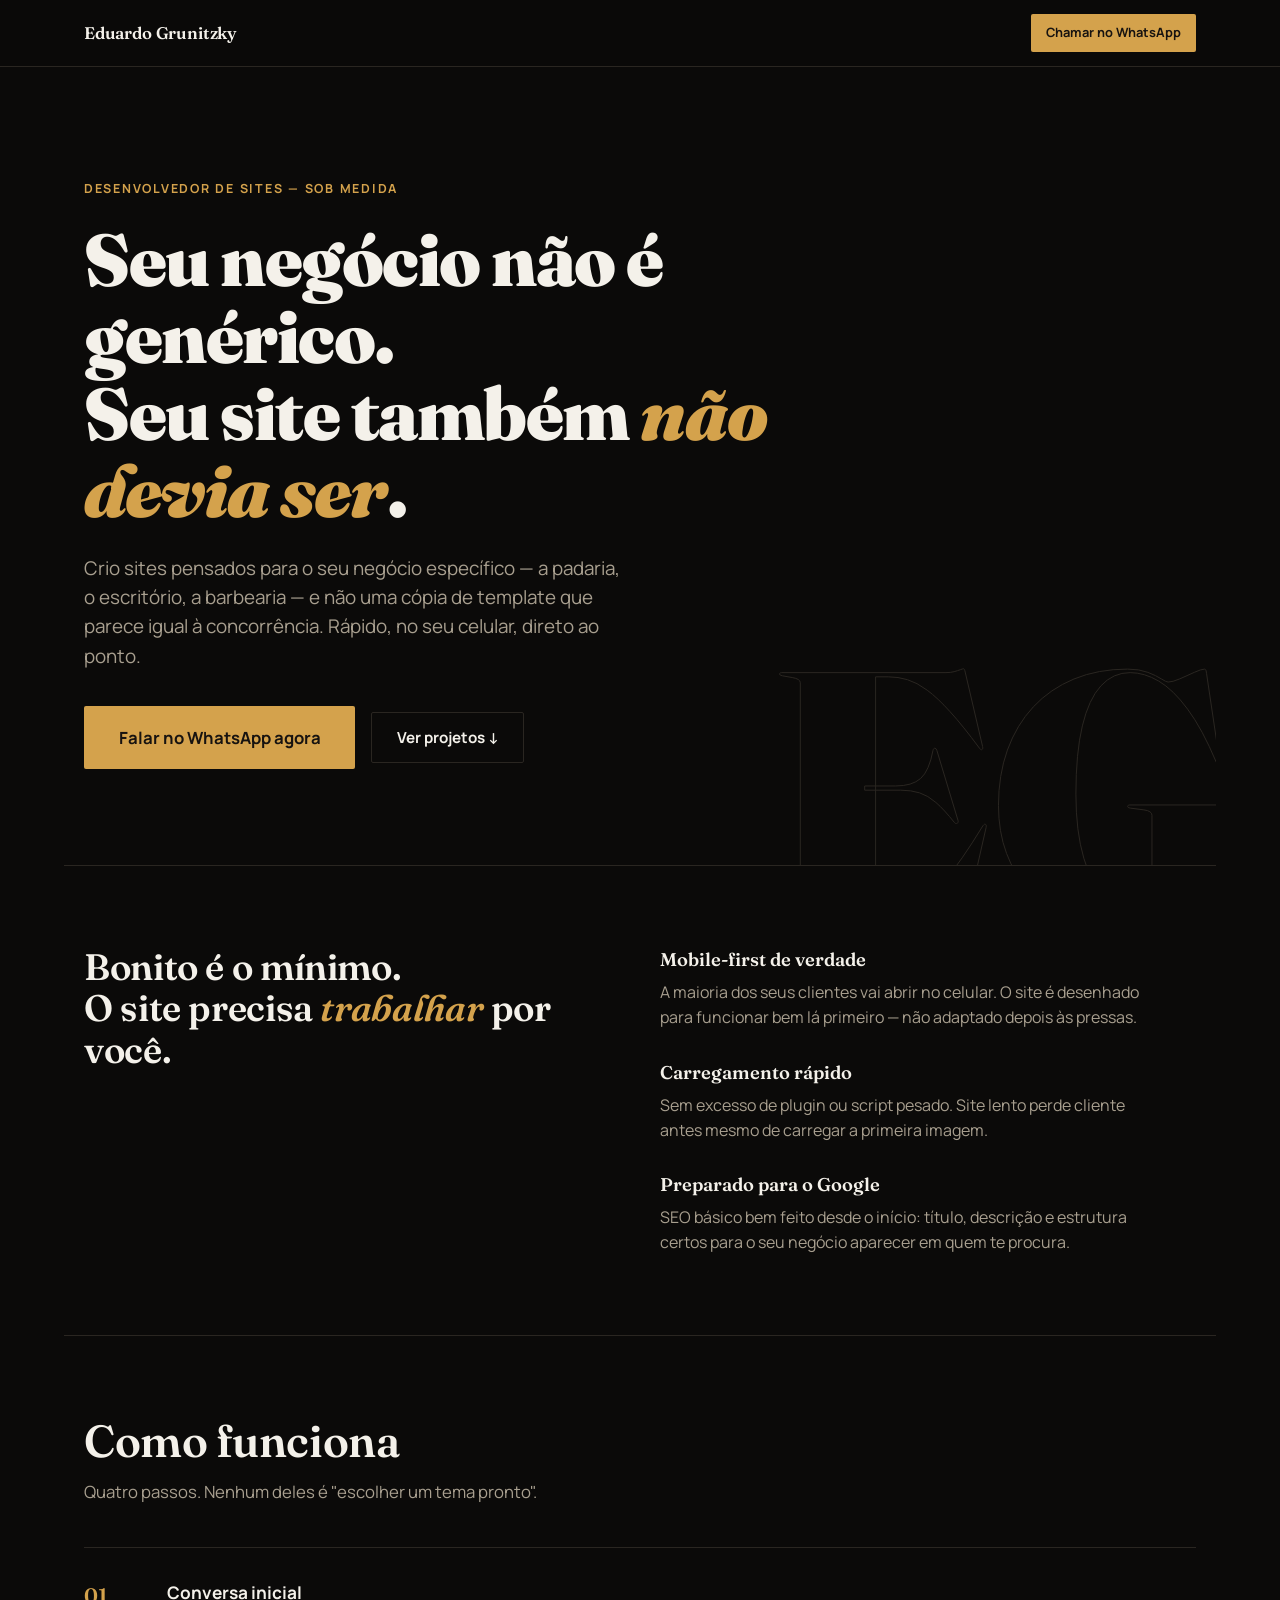
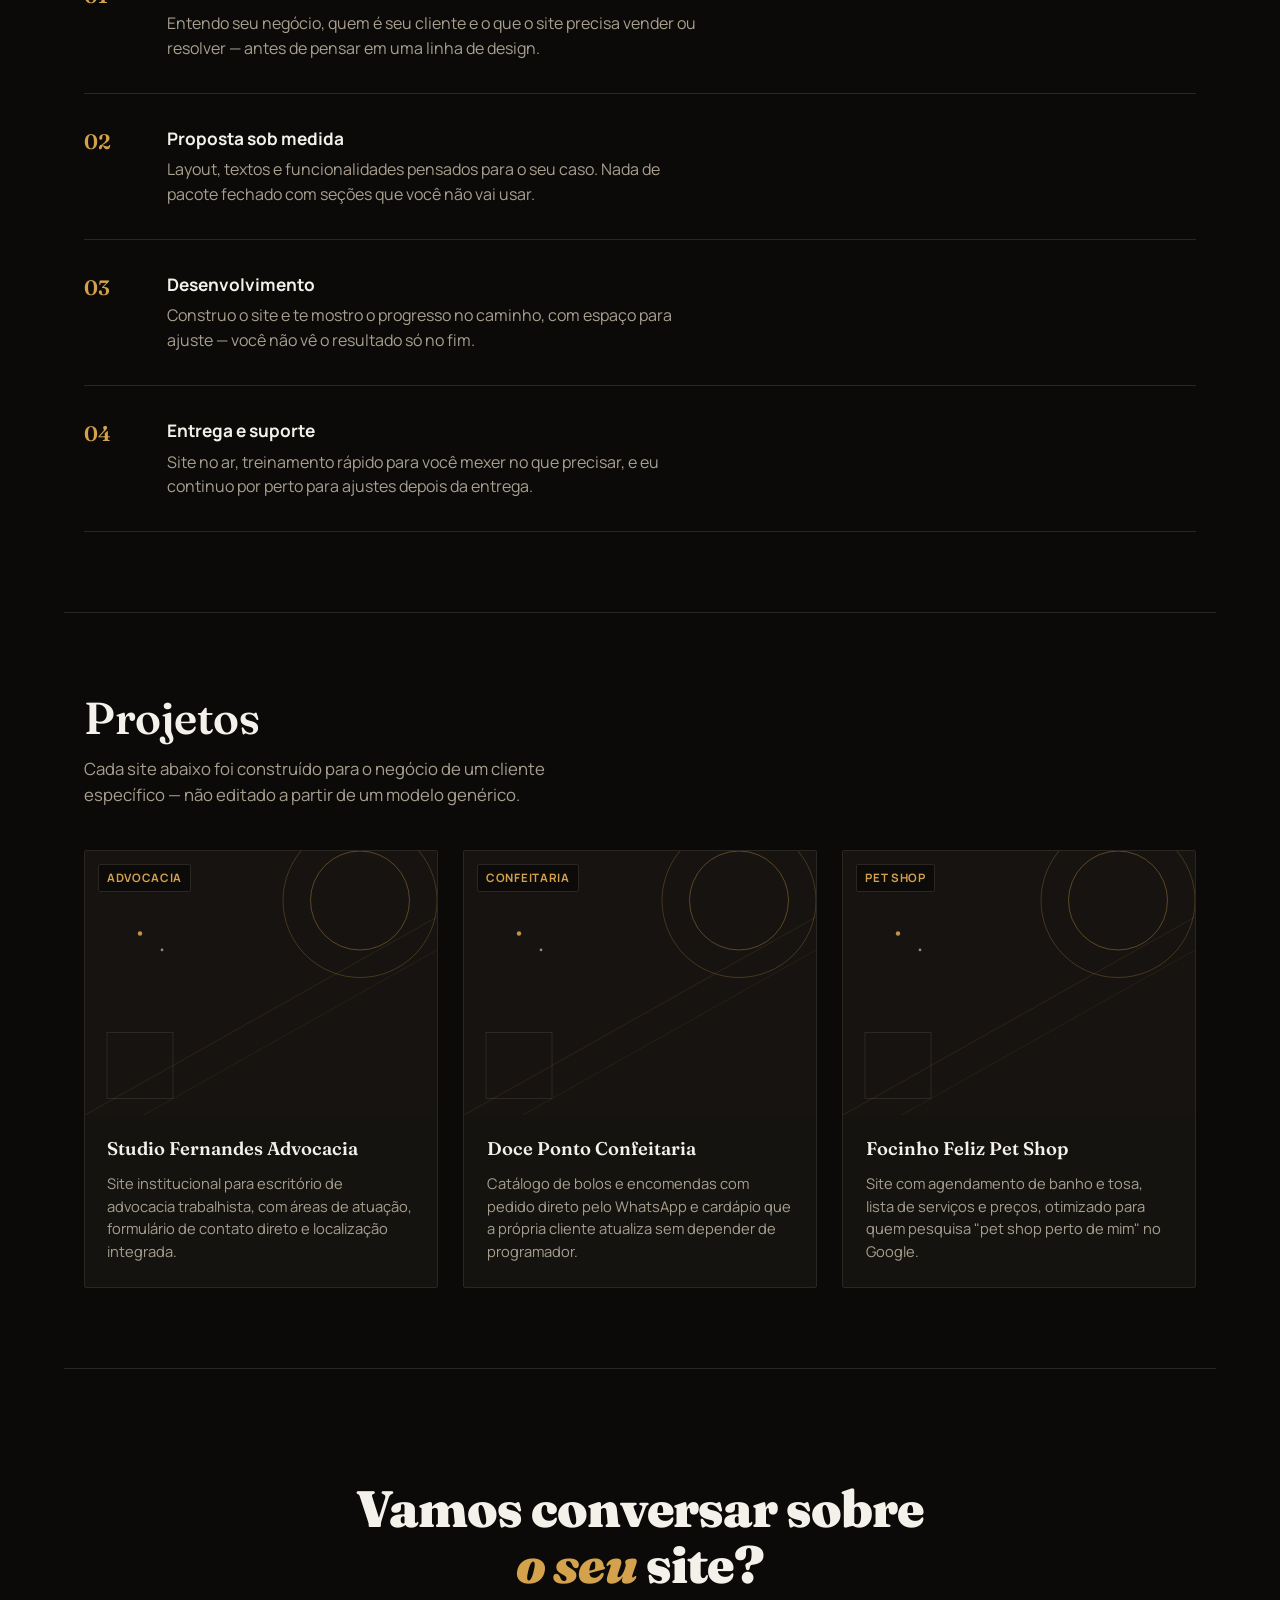
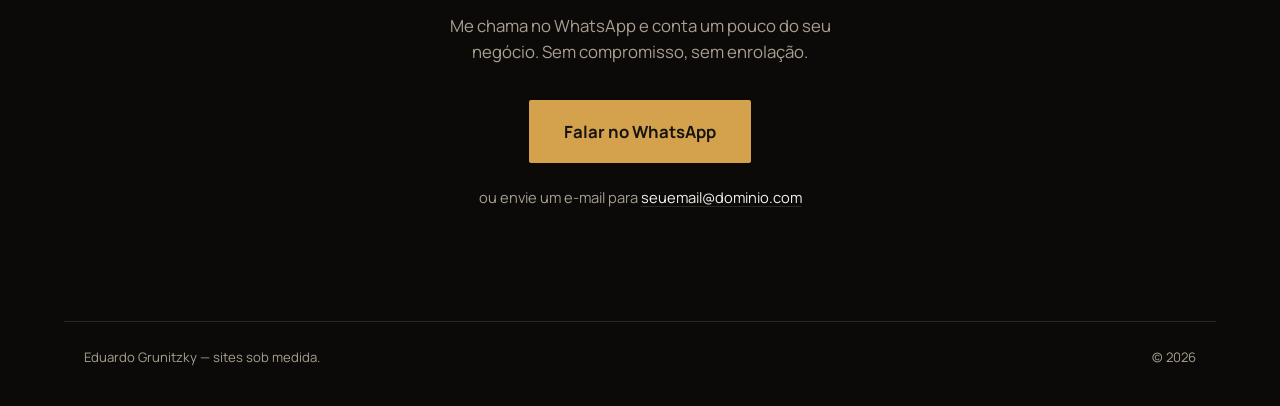
==== portfolio/index.html @ 850d6147 "fix: adicionando portfólio e ajustes no sistema" ====
<!DOCTYPE html>
<html lang="pt-BR">
<head>
  <meta charset="UTF-8" />
  <meta name="viewport" content="width=device-width, initial-scale=1" />
  <title>Eduardo Grunitzky — Sites sob medida para o seu negócio</title>
  <meta name="description" content="Sites sob medida para empresários, MEIs e comerciantes. Nada de template pronto: cada site é pensado para o negócio específico do cliente." />

  <link rel="preconnect" href="https://fonts.googleapis.com" />
  <link rel="preconnect" href="https://fonts.gstatic.com" crossorigin />
  <link href="https://fonts.googleapis.com/css2?family=Fraunces:opsz,wght@9..144,400;9..144,600;9..144,900&family=Manrope:wght@400;500;700&display=swap" rel="stylesheet" />

  <link rel="stylesheet" href="css/styles.css" />
</head>
<body>

  <header class="header" id="topo">
    <div class="header__inner">
      <a href="#topo" class="header__nome">Eduardo Grunitzky</a>
      <a href="#" class="btn btn--small btn--accent" data-whatsapp-link>Chamar no WhatsApp</a>
    </div>
  </header>

  <main>

    <!-- ============ HERO ============ -->
    <section class="hero">
      <div class="hero__inner">
        <p class="hero__tag">Desenvolvedor de sites &mdash; sob medida</p>
        <h1 class="hero__titulo">
          Seu negócio não é genérico.<br />
          Seu site também <em>não devia ser</em>.
        </h1>
        <p class="hero__sub">
          Crio sites pensados para o seu negócio específico — a padaria, o escritório,
          a barbearia — e não uma cópia de template que parece igual à concorrência.
          Rápido, no seu celular, direto ao ponto.
        </p>
        <div class="hero__cta">
          <a href="#" class="btn btn--accent btn--grande" data-whatsapp-link>
            Falar no WhatsApp agora
          </a>
          <a href="#portfolio" class="btn btn--fantasma">Ver projetos ↓</a>
        </div>
      </div>
      <div class="hero__marca" aria-hidden="true">EG</div>
    </section>

    <!-- ============ CREDIBILIDADE ============ -->
    <section class="credibilidade">
      <div class="credibilidade__coluna">
        <h2 class="secao__titulo secao__titulo--media">
          Bonito é o mínimo.<br />O site precisa <em>trabalhar</em> por você.
        </h2>
      </div>
      <div class="credibilidade__lista">
        <div class="credibilidade__item" data-reveal>
          <strong>Mobile-first de verdade</strong>
          <p>A maioria dos seus clientes vai abrir no celular. O site é desenhado
             para funcionar bem lá primeiro — não adaptado depois às pressas.</p>
        </div>
        <div class="credibilidade__item" data-reveal>
          <strong>Carregamento rápido</strong>
          <p>Sem excesso de plugin ou script pesado. Site lento perde cliente
             antes mesmo de carregar a primeira imagem.</p>
        </div>
        <div class="credibilidade__item" data-reveal>
          <strong>Preparado para o Google</strong>
          <p>SEO básico bem feito desde o início: título, descrição e estrutura
             certos para o seu negócio aparecer em quem te procura.</p>
        </div>
      </div>
    </section>

    <!-- ============ COMO FUNCIONA ============ -->
    <section class="processo" id="processo">
      <h2 class="secao__titulo">Como funciona</h2>
      <p class="secao__intro">Quatro passos. Nenhum deles é "escolher um tema pronto".</p>

      <ol class="processo__lista">
        <li class="processo__item" data-reveal>
          <span class="processo__numero">01</span>
          <div>
            <strong>Conversa inicial</strong>
            <p>Entendo seu negócio, quem é seu cliente e o que o site precisa
               vender ou resolver — antes de pensar em uma linha de design.</p>
          </div>
        </li>
        <li class="processo__item" data-reveal>
          <span class="processo__numero">02</span>
          <div>
            <strong>Proposta sob medida</strong>
            <p>Layout, textos e funcionalidades pensados para o seu caso.
               Nada de pacote fechado com seções que você não vai usar.</p>
          </div>
        </li>
        <li class="processo__item" data-reveal>
          <span class="processo__numero">03</span>
          <div>
            <strong>Desenvolvimento</strong>
            <p>Construo o site e te mostro o progresso no caminho, com espaço
               para ajuste — você não vê o resultado só no fim.</p>
          </div>
        </li>
        <li class="processo__item" data-reveal>
          <span class="processo__numero">04</span>
          <div>
            <strong>Entrega e suporte</strong>
            <p>Site no ar, treinamento rápido para você mexer no que precisar,
               e eu continuo por perto para ajustes depois da entrega.</p>
          </div>
        </li>
      </ol>
    </section>

    <!-- ============ PORTFÓLIO ============ -->
    <section class="portfolio" id="portfolio">
      <h2 class="secao__titulo">Projetos</h2>
      <p class="secao__intro">
        Cada site abaixo foi construído para o negócio de um cliente específico —
        não editado a partir de um modelo genérico.
      </p>

      <div class="portfolio__grid" id="portfolio-grid">
        <!-- Cards inseridos via JS a partir de data/projetos.js -->
      </div>
    </section>

    <!-- ============ CONTATO ============ -->
    <section class="contato" id="contato">
      <h2 class="contato__titulo">
        Vamos conversar sobre<br /><em>o seu</em> site?
      </h2>
      <p class="contato__sub">
        Me chama no WhatsApp e conta um pouco do seu negócio.
        Sem compromisso, sem enrolação.
      </p>
      <a href="#" class="btn btn--accent btn--grande" data-whatsapp-link>
        Falar no WhatsApp
      </a>
      <p class="contato__alt">
        ou envie um e-mail para
        <a href="#" data-email-link class="contato__email"></a>
      </p>
    </section>

  </main>

  <footer class="footer">
    <p>Eduardo Grunitzky — sites sob medida.</p>
    <p class="footer__ano"></p>
  </footer>

  <script src="data/projetos.js"></script>
  <script src="js/script.js"></script>
</body>
</html>
---- portfolio/css/styles.css ----
/* ========================================================================
   Eduardo Grunitzky — portfólio
   Paleta: preto quente + branco quebrado + dourado (sem gradiente, sem azul/roxo SaaS)
   Tipografia: Fraunces (display, serifada) + Manrope (texto, sans)
   ======================================================================== */

:root {
  --bg: #0b0a09;
  --bg-elevado: #151310;
  --fg: #f4f1ea;
  --fg-muted: #a89f8f;
  --accent: #d4a24c;
  --accent-forte: #e8b768;
  --borda: #2a2621;

  --serif: "Fraunces", Georgia, serif;
  --sans: "Manrope", -apple-system, BlinkMacSystemFont, "Segoe UI", sans-serif;

  --largura-max: 72rem;
  --raio: 2px;
}

* {
  box-sizing: border-box;
}

html {
  scroll-behavior: smooth;
}

body {
  margin: 0;
  background: var(--bg);
  color: var(--fg);
  font-family: var(--sans);
  font-size: 16px;
  line-height: 1.55;
  -webkit-font-smoothing: antialiased;
}

img {
  max-width: 100%;
  display: block;
}

a {
  color: inherit;
}

em {
  font-style: italic;
  color: var(--accent);
}

::selection {
  background: var(--accent);
  color: var(--bg);
}

/* ---------------------------------- botões ---------------------------------- */

.btn {
  display: inline-flex;
  align-items: center;
  justify-content: center;
  gap: 0.5em;
  padding: 0.85em 1.6em;
  font-family: var(--sans);
  font-weight: 700;
  font-size: 0.95rem;
  text-decoration: none;
  border-radius: var(--raio);
  border: 1px solid transparent;
  transition: transform 0.18s ease, background-color 0.18s ease, border-color 0.18s ease;
  cursor: pointer;
  white-space: nowrap;
}

.btn--accent {
  background: var(--accent);
  color: #171310;
}

.btn--accent:hover {
  background: var(--accent-forte);
  transform: translateY(-2px);
}

.btn--fantasma {
  border-color: var(--borda);
  color: var(--fg);
}

.btn--fantasma:hover {
  border-color: var(--accent);
  color: var(--accent);
}

.btn--grande {
  padding: 1.05em 2em;
  font-size: 1.05rem;
}

.btn--small {
  padding: 0.6em 1.1em;
  font-size: 0.8rem;
}

/* ---------------------------------- header ---------------------------------- */

.header {
  position: sticky;
  top: 0;
  z-index: 50;
  background: rgba(11, 10, 9, 0.85);
  backdrop-filter: blur(10px);
  border-bottom: 1px solid var(--borda);
}

.header__inner {
  max-width: var(--largura-max);
  margin: 0 auto;
  padding: 0.9rem 1.25rem;
  display: flex;
  align-items: center;
  justify-content: space-between;
  gap: 1rem;
}

.header__nome {
  font-family: var(--serif);
  font-weight: 600;
  font-size: 1.05rem;
  text-decoration: none;
  letter-spacing: -0.01em;
}

/* ---------------------------------- hero ---------------------------------- */

.hero {
  position: relative;
  max-width: var(--largura-max);
  margin: 0 auto;
  padding: clamp(3rem, 10vw, 7rem) 1.25rem clamp(3.5rem, 8vw, 6rem);
  overflow: hidden;
}

.hero__inner {
  position: relative;
  z-index: 1;
  max-width: 44rem;
}

.hero__tag {
  font-family: var(--sans);
  font-weight: 700;
  font-size: 0.78rem;
  letter-spacing: 0.14em;
  text-transform: uppercase;
  color: var(--accent);
  margin: 0 0 1.4rem;
}

.hero__titulo {
  font-family: var(--serif);
  font-weight: 900;
  font-size: clamp(2.4rem, 7vw, 4.6rem);
  line-height: 1.05;
  letter-spacing: -0.02em;
  margin: 0 0 1.5rem;
}

.hero__sub {
  font-size: clamp(1.02rem, 2vw, 1.18rem);
  color: var(--fg-muted);
  max-width: 34rem;
  margin: 0 0 2.2rem;
}

.hero__cta {
  display: flex;
  flex-wrap: wrap;
  gap: 1rem;
  align-items: center;
}

.hero__marca {
  position: absolute;
  right: -2vw;
  bottom: -8vw;
  font-family: var(--serif);
  font-weight: 900;
  font-size: clamp(9rem, 32vw, 22rem);
  line-height: 1;
  color: transparent;
  -webkit-text-stroke: 1px var(--borda);
  z-index: 0;
  pointer-events: none;
  user-select: none;
}

@media (max-width: 640px) {
  .hero__marca {
    display: none;
  }
}

/* ---------------------------------- seção genérica ---------------------------------- */

.secao__titulo {
  font-family: var(--serif);
  font-weight: 600;
  font-size: clamp(1.9rem, 4.5vw, 2.8rem);
  letter-spacing: -0.01em;
  line-height: 1.12;
  margin: 0 0 0.8rem;
}

.secao__titulo--media {
  font-size: clamp(1.7rem, 4vw, 2.3rem);
  margin: 0;
}

.secao__intro {
  color: var(--fg-muted);
  font-size: 1.05rem;
  max-width: 32rem;
  margin: 0 0 2.6rem;
}

/* ---------------------------------- credibilidade ---------------------------------- */

.credibilidade {
  max-width: var(--largura-max);
  margin: 0 auto;
  padding: clamp(3rem, 7vw, 5rem) 1.25rem;
  border-top: 1px solid var(--borda);
  display: grid;
  gap: 2.5rem;
}

.credibilidade__lista {
  display: grid;
  gap: 1.8rem;
}

.credibilidade__item strong {
  display: block;
  font-family: var(--serif);
  font-weight: 600;
  font-size: 1.15rem;
  margin-bottom: 0.35rem;
}

.credibilidade__item p {
  color: var(--fg-muted);
  margin: 0;
  max-width: 30rem;
}

@media (min-width: 860px) {
  .credibilidade {
    grid-template-columns: 1fr 1fr;
    align-items: start;
  }
}

/* ---------------------------------- processo ---------------------------------- */

.processo {
  max-width: var(--largura-max);
  margin: 0 auto;
  padding: clamp(3rem, 7vw, 5rem) 1.25rem;
  border-top: 1px solid var(--borda);
}

.processo__lista {
  list-style: none;
  margin: 0;
  padding: 0;
  display: grid;
  gap: 0;
}

.processo__item {
  display: grid;
  grid-template-columns: 3.2rem 1fr;
  gap: 1.2rem;
  padding: 1.6rem 0;
  border-bottom: 1px solid var(--borda);
}

.processo__item:first-child {
  border-top: 1px solid var(--borda);
}

.processo__numero {
  font-family: var(--serif);
  font-weight: 600;
  font-size: 1.3rem;
  color: var(--accent);
}

.processo__item strong {
  display: block;
  font-size: 1.08rem;
  margin-bottom: 0.3rem;
}

.processo__item p {
  color: var(--fg-muted);
  margin: 0;
  max-width: 34rem;
}

@media (min-width: 860px) {
  .processo__item {
    grid-template-columns: 4rem 1fr;
    padding: 2rem 0;
  }
}

/* ---------------------------------- portfólio ---------------------------------- */

.portfolio {
  max-width: var(--largura-max);
  margin: 0 auto;
  padding: clamp(3rem, 7vw, 5rem) 1.25rem;
  border-top: 1px solid var(--borda);
}

.portfolio__grid {
  display: grid;
  gap: 1.6rem;
  grid-template-columns: 1fr;
}

@media (min-width: 700px) {
  .portfolio__grid {
    grid-template-columns: repeat(2, 1fr);
  }
}

@media (min-width: 1100px) {
  .portfolio__grid {
    grid-template-columns: repeat(3, 1fr);
  }
}

.card {
  position: relative;
  border: 1px solid var(--borda);
  border-radius: var(--raio);
  overflow: hidden;
  background: var(--bg-elevado);
  text-decoration: none;
  color: inherit;
  display: block;
  transition: border-color 0.2s ease, transform 0.2s ease;
}

.card:hover {
  border-color: var(--accent);
  transform: translateY(-3px);
}

.card__capa-wrap {
  position: relative;
  aspect-ratio: 4 / 3;
  overflow: hidden;
  background: var(--bg-elevado);
}

.card__capa {
  width: 100%;
  height: 100%;
  object-fit: cover;
  transition: transform 0.4s ease;
}

.card:hover .card__capa {
  transform: scale(1.05);
}

.card__segmento {
  position: absolute;
  top: 0.8rem;
  left: 0.8rem;
  background: rgba(11, 10, 9, 0.75);
  backdrop-filter: blur(4px);
  border: 1px solid var(--borda);
  color: var(--accent);
  font-size: 0.72rem;
  font-weight: 700;
  letter-spacing: 0.06em;
  text-transform: uppercase;
  padding: 0.35em 0.7em;
  border-radius: var(--raio);
}

.card__corpo {
  padding: 1.3rem 1.4rem 1.5rem;
}

.card__nome {
  font-family: var(--serif);
  font-weight: 600;
  font-size: 1.15rem;
  margin: 0 0 0.5rem;
}

.card__descricao {
  color: var(--fg-muted);
  font-size: 0.92rem;
  margin: 0;
}

/* ---------------------------------- contato ---------------------------------- */

.contato {
  max-width: var(--largura-max);
  margin: 0 auto;
  padding: clamp(4rem, 10vw, 7rem) 1.25rem;
  border-top: 1px solid var(--borda);
  text-align: center;
}

.contato__titulo {
  font-family: var(--serif);
  font-weight: 900;
  font-size: clamp(2rem, 6vw, 3.2rem);
  line-height: 1.1;
  letter-spacing: -0.02em;
  margin: 0 0 1.2rem;
}

.contato__sub {
  color: var(--fg-muted);
  font-size: 1.05rem;
  max-width: 28rem;
  margin: 0 auto 2.2rem;
}

.contato__alt {
  margin: 1.4rem 0 0;
  color: var(--fg-muted);
  font-size: 0.92rem;
}

.contato__email {
  color: var(--fg);
  text-decoration: underline;
  text-decoration-color: var(--borda);
  text-underline-offset: 3px;
  transition: text-decoration-color 0.18s ease, color 0.18s ease;
}

.contato__email:hover {
  color: var(--accent);
  text-decoration-color: var(--accent);
}

/* ---------------------------------- footer ---------------------------------- */

.footer {
  max-width: var(--largura-max);
  margin: 0 auto;
  padding: 1.6rem 1.25rem 2.4rem;
  display: flex;
  justify-content: space-between;
  color: var(--fg-muted);
  font-size: 0.82rem;
  border-top: 1px solid var(--borda);
}

.footer p {
  margin: 0;
}

/* ---------------------------------- reveal on scroll ---------------------------------- */

[data-reveal] {
  opacity: 0;
  transform: translateY(14px);
  transition: opacity 0.6s ease, transform 0.6s ease;
}

[data-reveal].is-visivel {
  opacity: 1;
  transform: translateY(0);
}

@media (prefers-reduced-motion: reduce) {
  [data-reveal] {
    opacity: 1;
    transform: none;
    transition: none;
  }
  html {
    scroll-behavior: auto;
  }
}
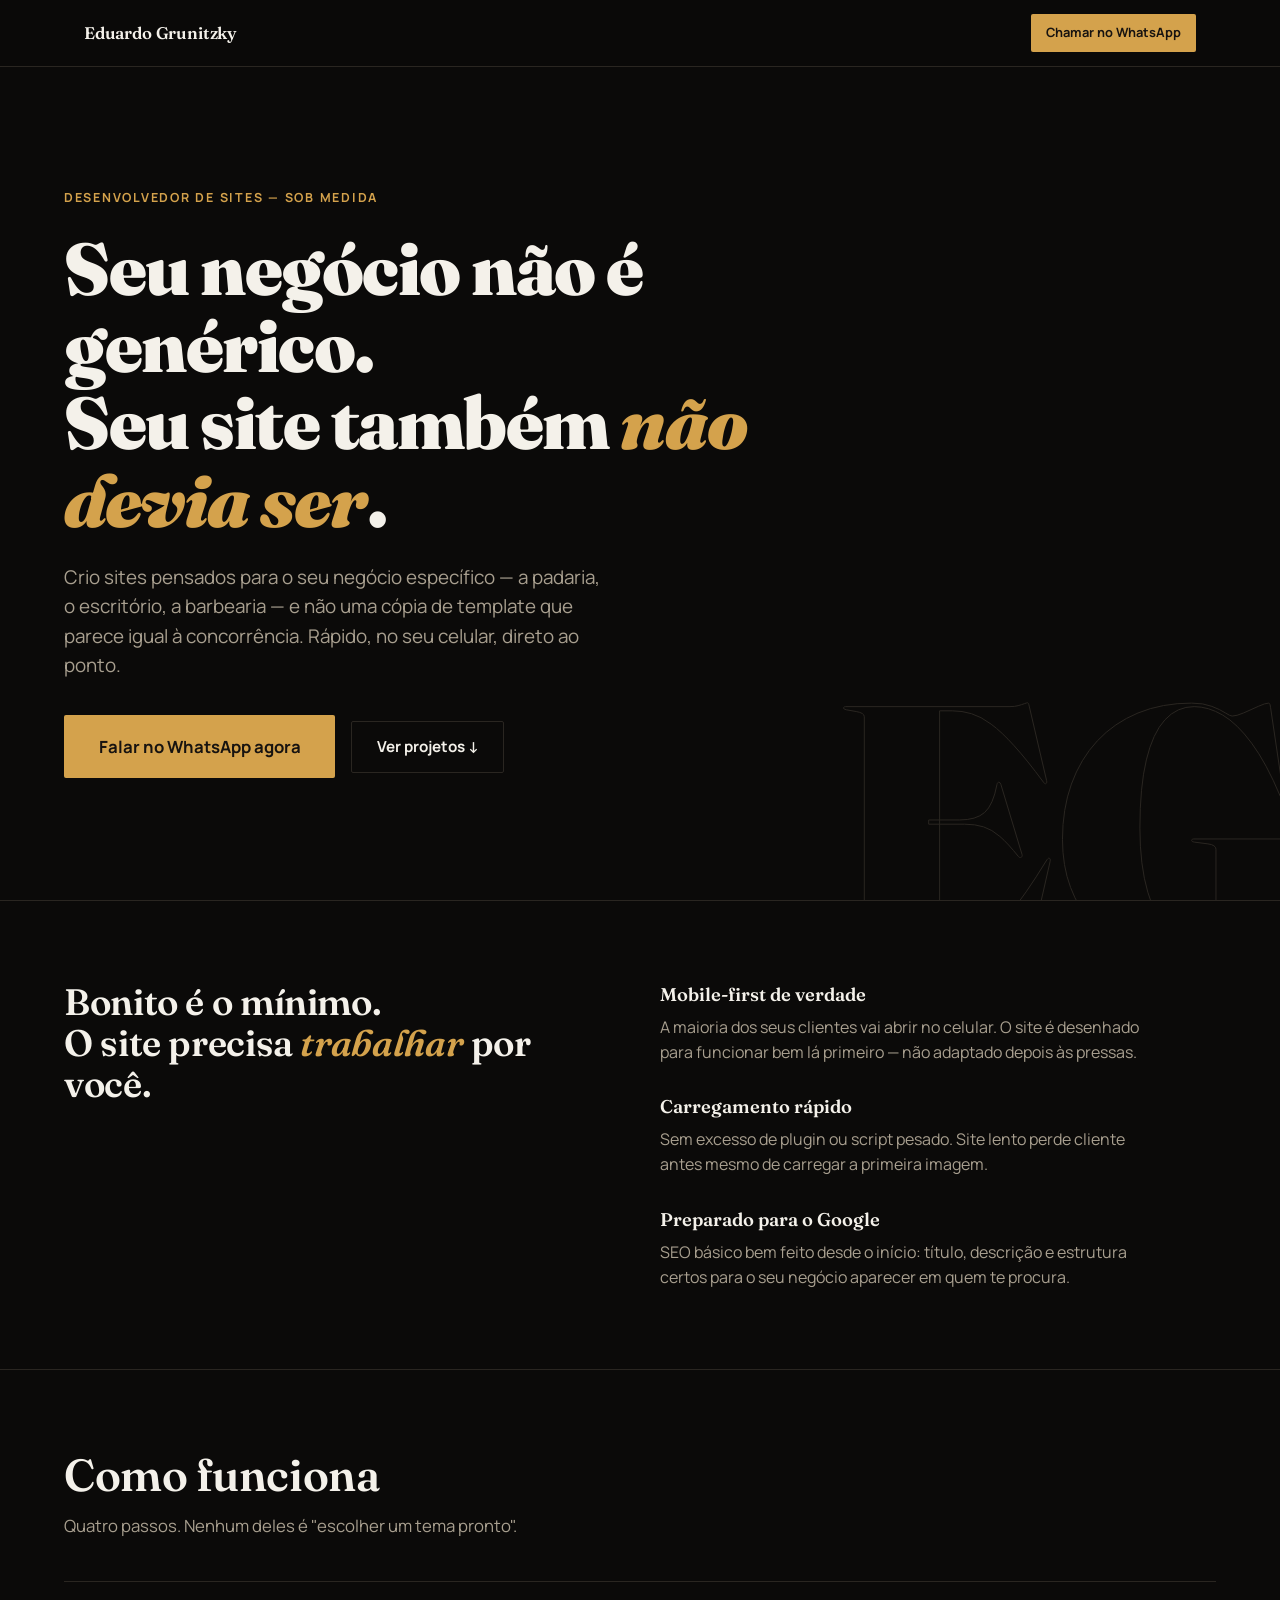
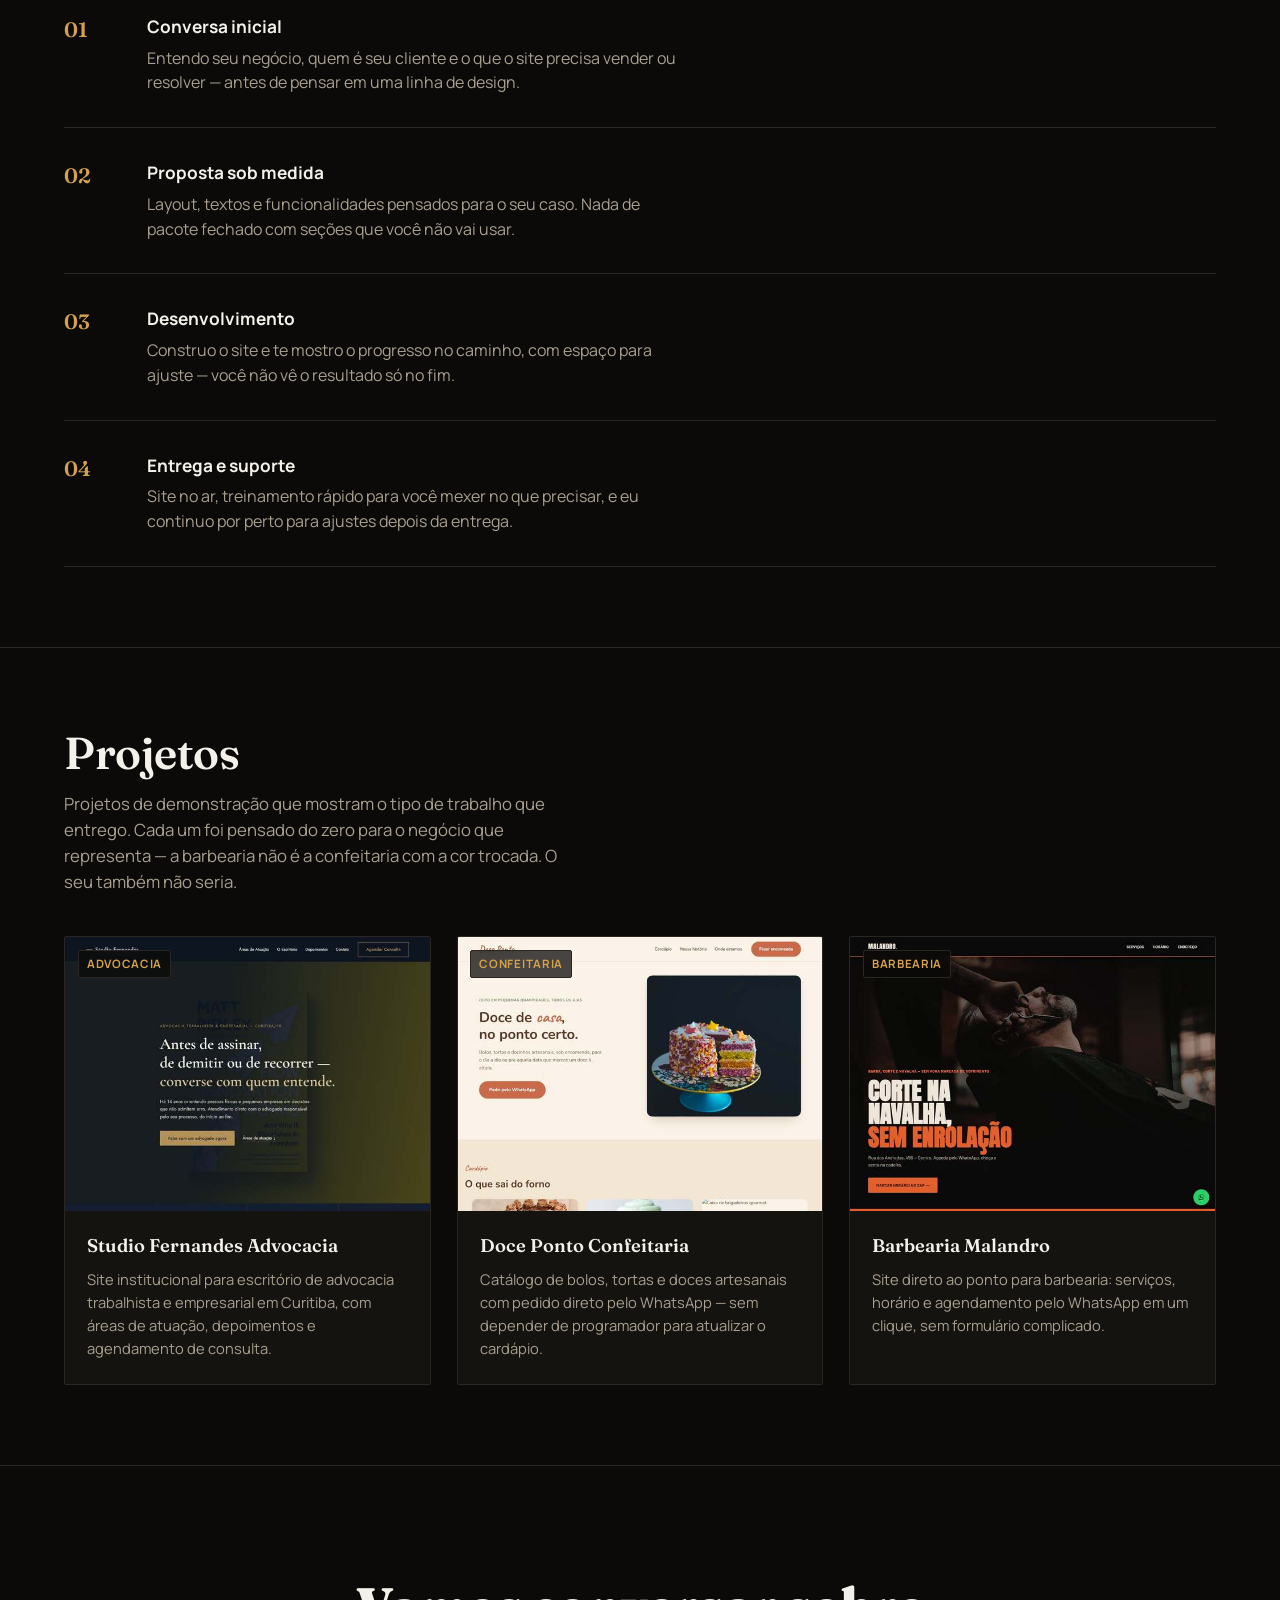
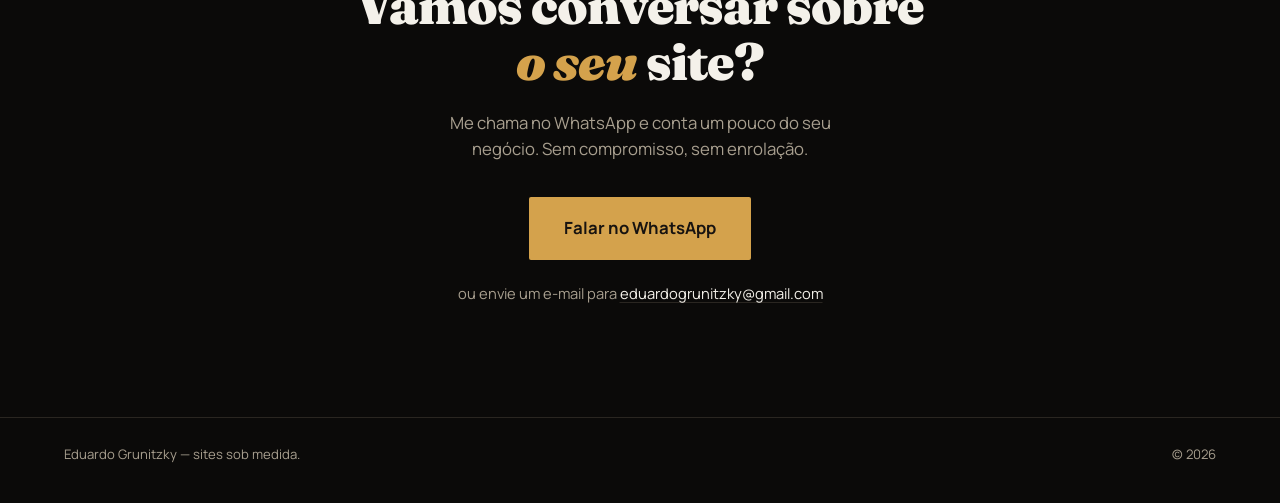
==== commit a007e465: "fix: ajuste de bugs para tamanho de preenchimento dos sites" ====
--- a/portfolio/index.html
+++ b/portfolio/index.html
@@ -117,8 +117,9 @@
     <section class="portfolio" id="portfolio">
       <h2 class="secao__titulo">Projetos</h2>
       <p class="secao__intro">
-        Cada site abaixo foi construído para o negócio de um cliente específico —
-        não editado a partir de um modelo genérico.
+        Projetos de demonstração que mostram o tipo de trabalho que entrego. Cada um
+        foi pensado do zero para o negócio que representa — a barbearia não é a
+        confeitaria com a cor trocada. O seu também não seria.
       </p>
 
       <div class="portfolio__grid" id="portfolio-grid">
--- a/portfolio/css/styles.css
+++ b/portfolio/css/styles.css
@@ -18,6 +18,16 @@
 
   --largura-max: 72rem;
   --raio: 2px;
+
+  /* Respiro minimo nas bordas do celular. */
+  --gutter: 1.25rem;
+  /* Faixa lateral que centraliza o conteudo em ate --largura-max SEM encolher a
+     secao: o elemento continua com 100% da largura da tela (fundo e bordas de
+     ponta a ponta) e e o padding que cresce em monitor grande. Substitui o
+     antigo "max-width + margin: 0 auto", que deixava faixa morta nas laterais. */
+  --respiro-lateral: max(var(--gutter), calc((100% - var(--largura-max)) / 2));
+  /* Altura do header sticky — descontada do hero para a 1a dobra fechar exata. */
+  --h-header: 4.2rem;
 }
 
 * {
@@ -139,9 +149,17 @@
 
 .hero {
   position: relative;
-  max-width: var(--largura-max);
-  margin: 0 auto;
-  padding: clamp(3rem, 10vw, 7rem) 1.25rem clamp(3.5rem, 8vw, 6rem);
+  width: 100%;
+  /* Fecha a primeira dobra: header + hero = uma tela cheia. 100dvh (e nao
+     100vh) porque no celular a barra de endereco entra na conta do vh e o
+     conteudo fica escondido atras dela. A linha vh e fallback de navegador
+     antigo, que ignora a dvh logo abaixo. */
+  min-height: calc(100vh - var(--h-header));
+  min-height: calc(100dvh - var(--h-header));
+  display: flex;
+  flex-direction: column;
+  justify-content: center;
+  padding: clamp(3rem, 8vw, 5rem) var(--respiro-lateral);
   overflow: hidden;
 }
 
@@ -231,9 +249,8 @@
 /* ---------------------------------- credibilidade ---------------------------------- */
 
 .credibilidade {
-  max-width: var(--largura-max);
-  margin: 0 auto;
-  padding: clamp(3rem, 7vw, 5rem) 1.25rem;
+  width: 100%;
+  padding: clamp(3rem, 7vw, 5rem) var(--respiro-lateral);
   border-top: 1px solid var(--borda);
   display: grid;
   gap: 2.5rem;
@@ -268,9 +285,8 @@
 /* ---------------------------------- processo ---------------------------------- */
 
 .processo {
-  max-width: var(--largura-max);
-  margin: 0 auto;
-  padding: clamp(3rem, 7vw, 5rem) 1.25rem;
+  width: 100%;
+  padding: clamp(3rem, 7vw, 5rem) var(--respiro-lateral);
   border-top: 1px solid var(--borda);
 }
 
@@ -323,9 +339,8 @@
 /* ---------------------------------- portfólio ---------------------------------- */
 
 .portfolio {
-  max-width: var(--largura-max);
-  margin: 0 auto;
-  padding: clamp(3rem, 7vw, 5rem) 1.25rem;
+  width: 100%;
+  padding: clamp(3rem, 7vw, 5rem) var(--respiro-lateral);
   border-top: 1px solid var(--borda);
 }
 
@@ -418,9 +433,8 @@
 /* ---------------------------------- contato ---------------------------------- */
 
 .contato {
-  max-width: var(--largura-max);
-  margin: 0 auto;
-  padding: clamp(4rem, 10vw, 7rem) 1.25rem;
+  width: 100%;
+  padding: clamp(4rem, 10vw, 7rem) var(--respiro-lateral);
   border-top: 1px solid var(--borda);
   text-align: center;
 }
@@ -463,9 +477,8 @@
 /* ---------------------------------- footer ---------------------------------- */
 
 .footer {
-  max-width: var(--largura-max);
-  margin: 0 auto;
-  padding: 1.6rem 1.25rem 2.4rem;
+  width: 100%;
+  padding: 1.6rem var(--respiro-lateral) 2.4rem;
   display: flex;
   justify-content: space-between;
   color: var(--fg-muted);
@@ -500,3 +513,17 @@
     scroll-behavior: auto;
   }
 }
+
+/* Abaixo de 374px o header quebra em duas linhas e fica mais alto. */
+@media (max-width: 373px) {
+  :root { --h-header: 5.15rem; }
+}
+
+/* Tela baixa (notebook antigo, celular deitado): reduz o respiro vertical do
+   hero para o conteudo caber na primeira dobra em vez de vazar alguns pixels. */
+@media (max-height: 820px) {
+  .hero {
+    padding-top: clamp(1.5rem, 4vh, 2.5rem);
+    padding-bottom: clamp(1.5rem, 4vh, 2.5rem);
+  }
+}
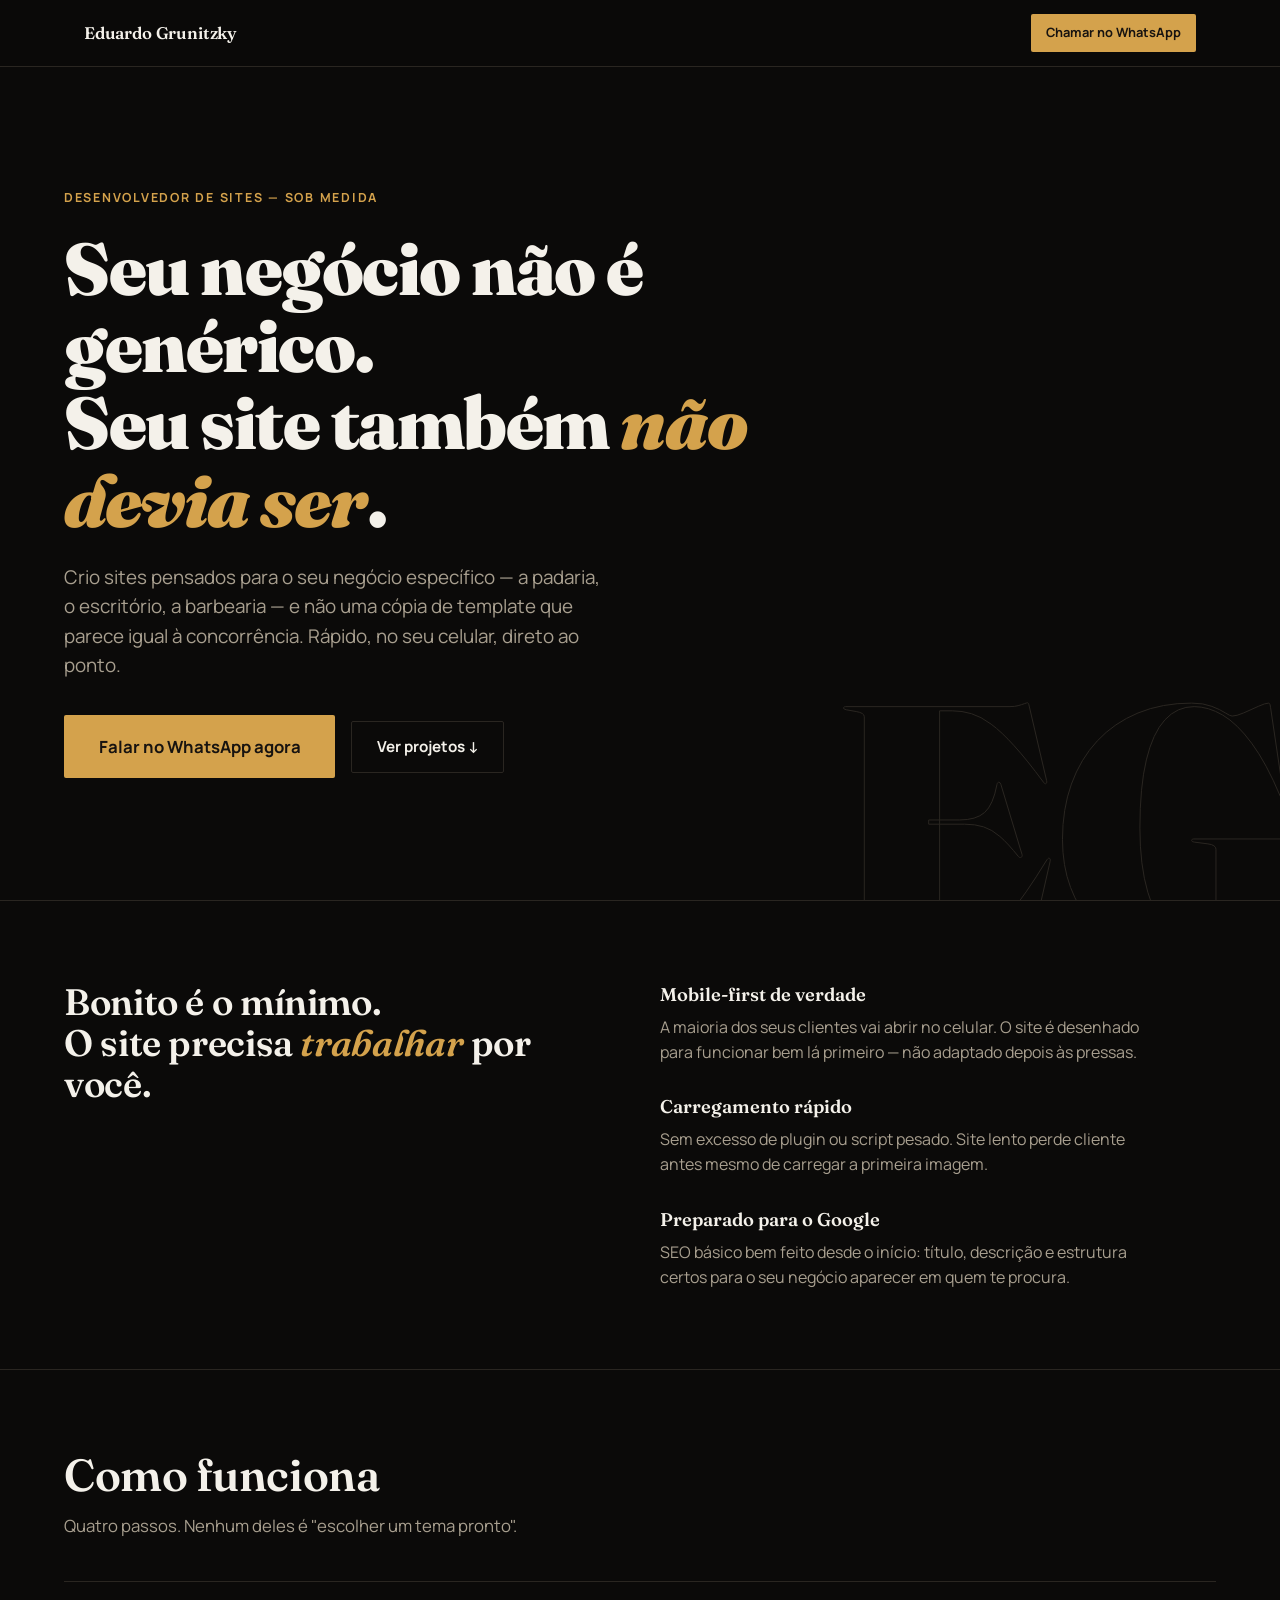
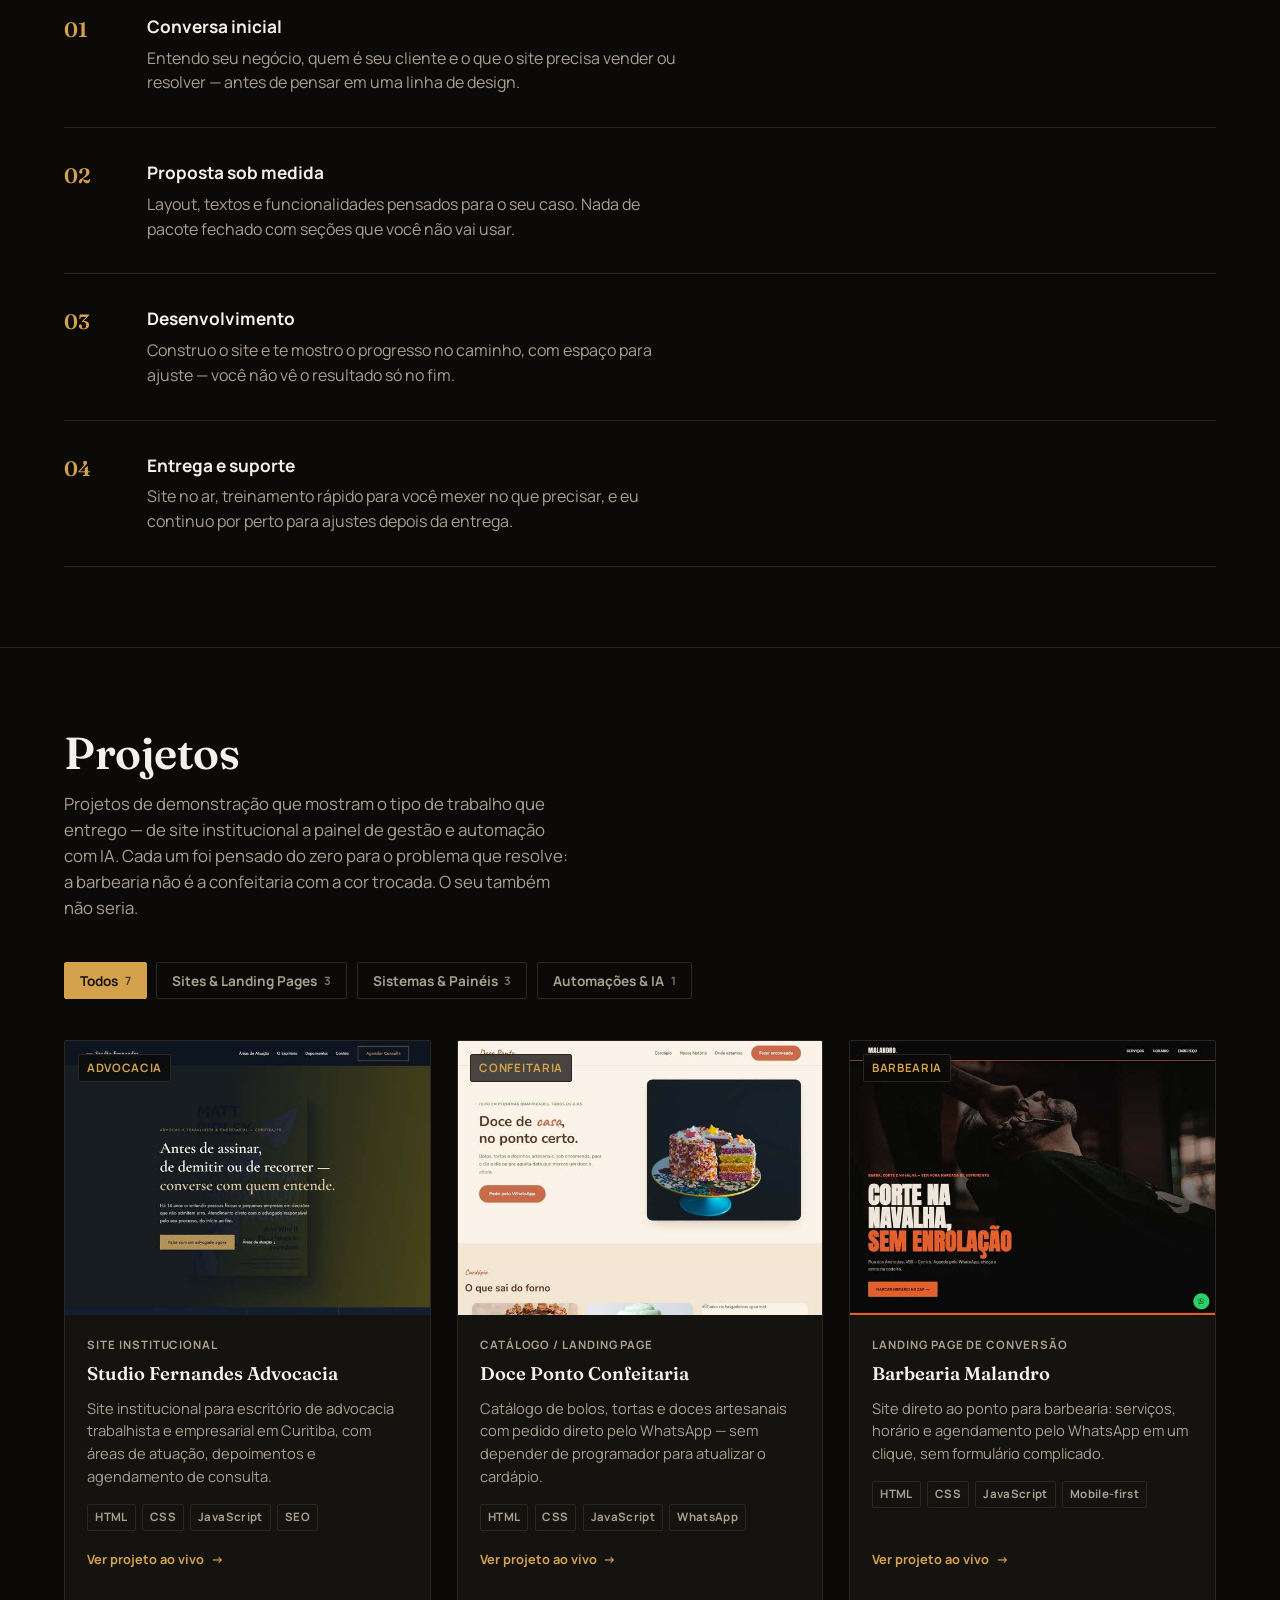
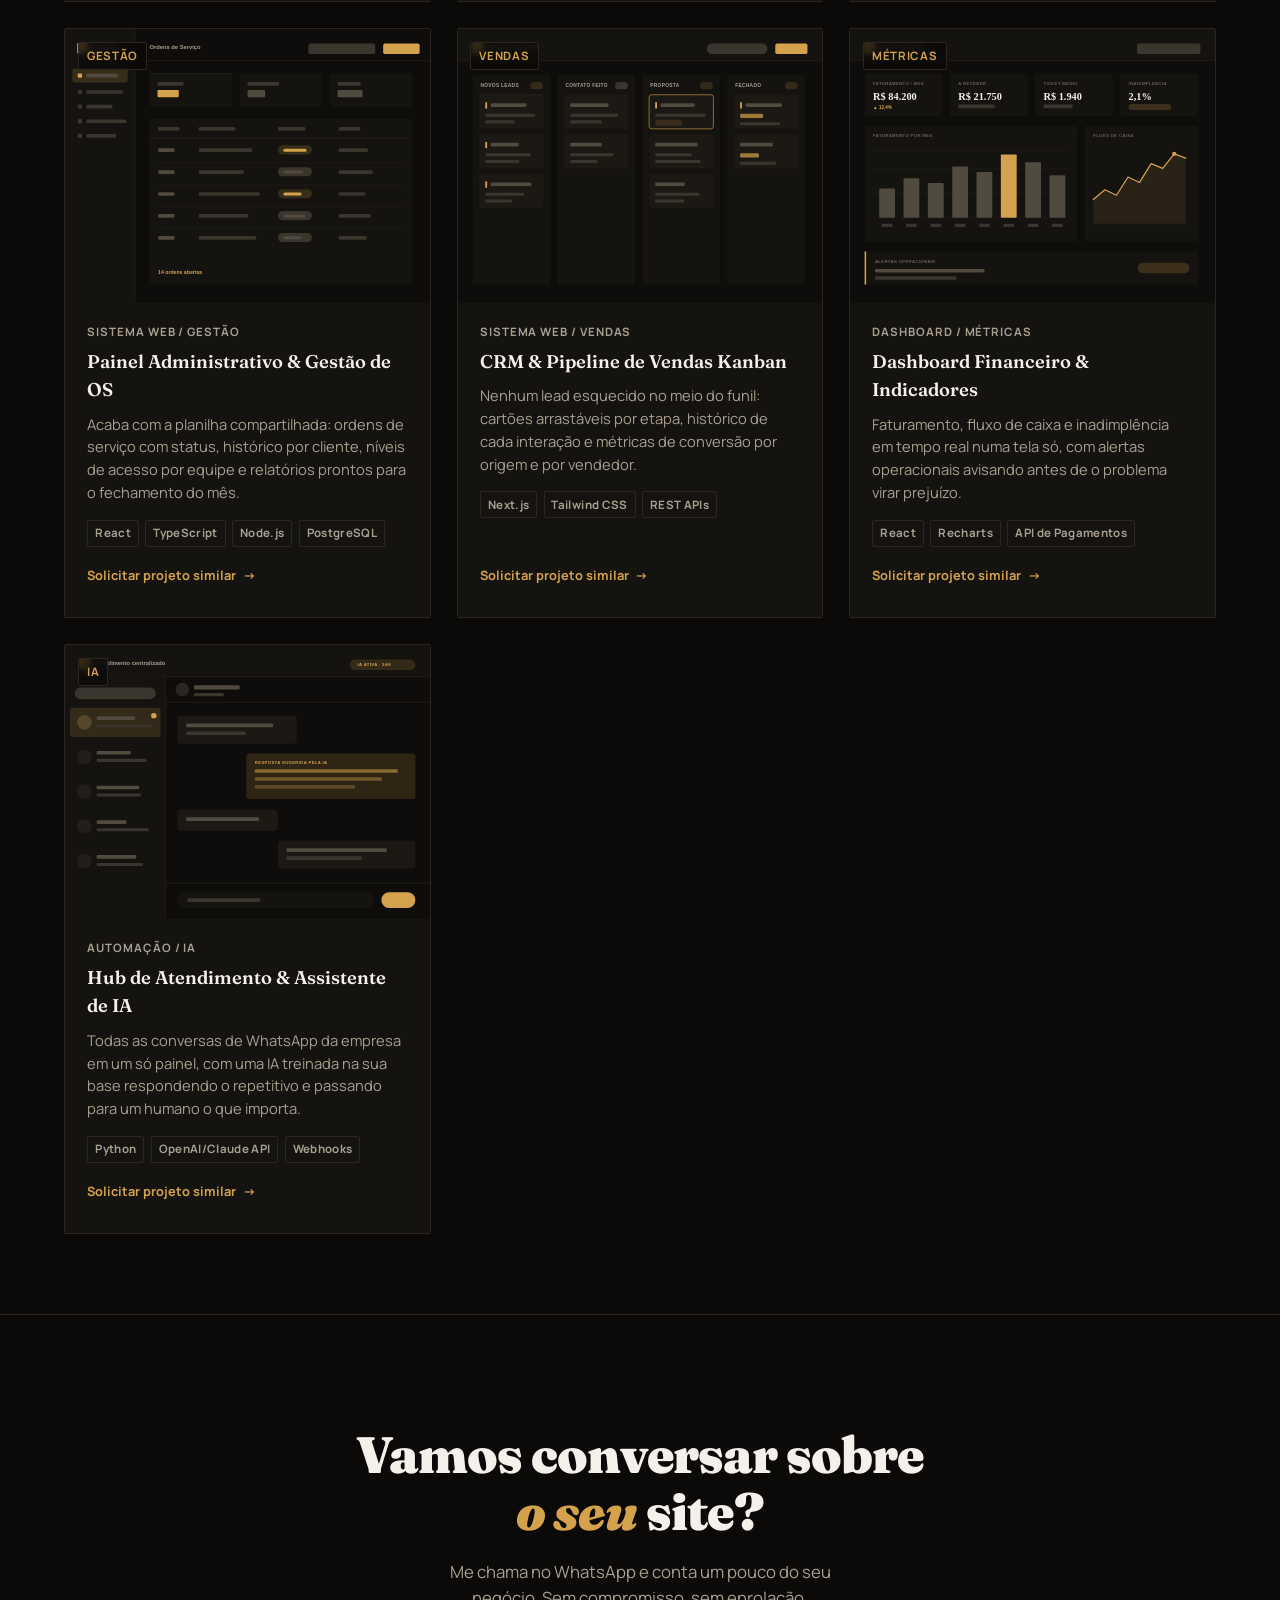
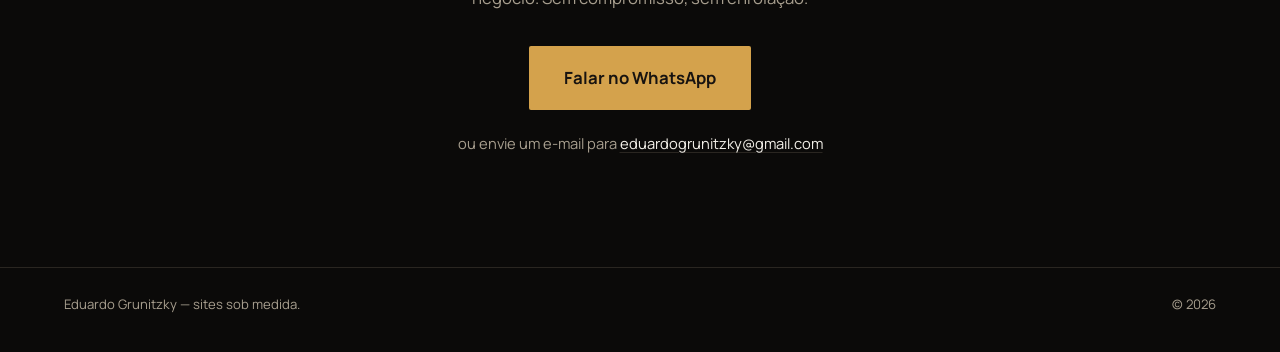
==== commit 25cb7b25: "feat(portfolio): filtro de categorias e modelos de sistemas Espelha no repo do prospector o que ja f" ====
--- a/portfolio/index.html
+++ b/portfolio/index.html
@@ -3,8 +3,8 @@
 <head>
   <meta charset="UTF-8" />
   <meta name="viewport" content="width=device-width, initial-scale=1" />
-  <title>Eduardo Grunitzky — Sites sob medida para o seu negócio</title>
-  <meta name="description" content="Sites sob medida para empresários, MEIs e comerciantes. Nada de template pronto: cada site é pensado para o negócio específico do cliente." />
+  <title>Eduardo Grunitzky — Sites, sistemas e automações sob medida</title>
+  <meta name="description" content="Sites, sistemas web, painéis de gestão e automações com IA sob medida para empresários, MEIs e comerciantes. Nada de template pronto: cada projeto é pensado para o negócio específico do cliente." />
 
   <link rel="preconnect" href="https://fonts.googleapis.com" />
   <link rel="preconnect" href="https://fonts.gstatic.com" crossorigin />
@@ -117,10 +117,16 @@
     <section class="portfolio" id="portfolio">
       <h2 class="secao__titulo">Projetos</h2>
       <p class="secao__intro">
-        Projetos de demonstração que mostram o tipo de trabalho que entrego. Cada um
-        foi pensado do zero para o negócio que representa — a barbearia não é a
+        Projetos de demonstração que mostram o tipo de trabalho que entrego — de
+        site institucional a painel de gestão e automação com IA. Cada um foi
+        pensado do zero para o problema que resolve: a barbearia não é a
         confeitaria com a cor trocada. O seu também não seria.
       </p>
+
+      <div class="portfolio__filtros" id="portfolio-filtros" role="tablist"
+           aria-label="Filtrar projetos por categoria">
+        <!-- Abas inseridas via JS a partir de CATEGORIAS (data/projetos.js) -->
+      </div>
 
       <div class="portfolio__grid" id="portfolio-grid">
         <!-- Cards inseridos via JS a partir de data/projetos.js -->
--- a/portfolio/css/styles.css
+++ b/portfolio/css/styles.css
@@ -344,10 +344,63 @@
   border-top: 1px solid var(--borda);
 }
 
+/* Barra de abas: rola na horizontal no celular em vez de quebrar linha. */
+.portfolio__filtros {
+  display: flex;
+  gap: 0.6rem;
+  margin: 0 0 2.2rem;
+  overflow-x: auto;
+  padding-bottom: 0.4rem;
+  scrollbar-width: none;
+}
+
+.portfolio__filtros::-webkit-scrollbar {
+  display: none;
+}
+
+.portfolio__filtros:empty {
+  display: none;
+}
+
+.filtro {
+  flex: 0 0 auto;
+  display: inline-flex;
+  align-items: center;
+  gap: 0.5em;
+  padding: 0.6em 1.1em;
+  font-family: var(--sans);
+  font-size: 0.85rem;
+  font-weight: 700;
+  color: var(--fg-muted);
+  background: transparent;
+  border: 1px solid var(--borda);
+  border-radius: var(--raio);
+  cursor: pointer;
+  white-space: nowrap;
+  transition: color 0.18s ease, border-color 0.18s ease, background-color 0.18s ease;
+}
+
+.filtro:hover {
+  color: var(--fg);
+  border-color: var(--accent);
+}
+
+.filtro.is-ativo {
+  background: var(--accent);
+  border-color: var(--accent);
+  color: #171310;
+}
+
+.filtro__contagem {
+  font-size: 0.72rem;
+  opacity: 0.7;
+}
+
 .portfolio__grid {
   display: grid;
   gap: 1.6rem;
   grid-template-columns: 1fr;
+  align-items: stretch;
 }
 
 @media (min-width: 700px) {
@@ -370,8 +423,13 @@
   background: var(--bg-elevado);
   text-decoration: none;
   color: inherit;
-  display: block;
+  display: flex;
+  flex-direction: column;
   transition: border-color 0.2s ease, transform 0.2s ease;
+}
+
+.card[hidden] {
+  display: none;
 }
 
 .card:hover {
@@ -415,6 +473,18 @@
 
 .card__corpo {
   padding: 1.3rem 1.4rem 1.5rem;
+  display: flex;
+  flex-direction: column;
+  flex: 1;
+}
+
+.card__tipo {
+  font-size: 0.72rem;
+  font-weight: 700;
+  letter-spacing: 0.08em;
+  text-transform: uppercase;
+  color: var(--fg-muted);
+  margin: 0 0 0.4rem;
 }
 
 .card__nome {
@@ -428,6 +498,41 @@
   color: var(--fg-muted);
   font-size: 0.92rem;
   margin: 0;
+}
+
+.card__tags {
+  list-style: none;
+  display: flex;
+  flex-wrap: wrap;
+  gap: 0.4rem;
+  padding: 0;
+  margin: 1rem 0 0;
+}
+
+.card__tag {
+  font-size: 0.72rem;
+  font-weight: 700;
+  letter-spacing: 0.03em;
+  color: var(--fg-muted);
+  border: 1px solid var(--borda);
+  border-radius: var(--raio);
+  padding: 0.3em 0.6em;
+}
+
+/* margin-top:auto encosta o CTA no rodape do card, alinhando os botoes
+   de cards de alturas diferentes na mesma linha do grid. */
+.card__acao {
+  align-self: flex-start;
+  margin-top: auto;
+  padding-top: 1.2rem;
+  border: 0;
+  padding-left: 0;
+  padding-right: 0;
+  color: var(--accent);
+}
+
+.card__acao:hover {
+  color: var(--accent-forte);
 }
 
 /* ---------------------------------- contato ---------------------------------- */
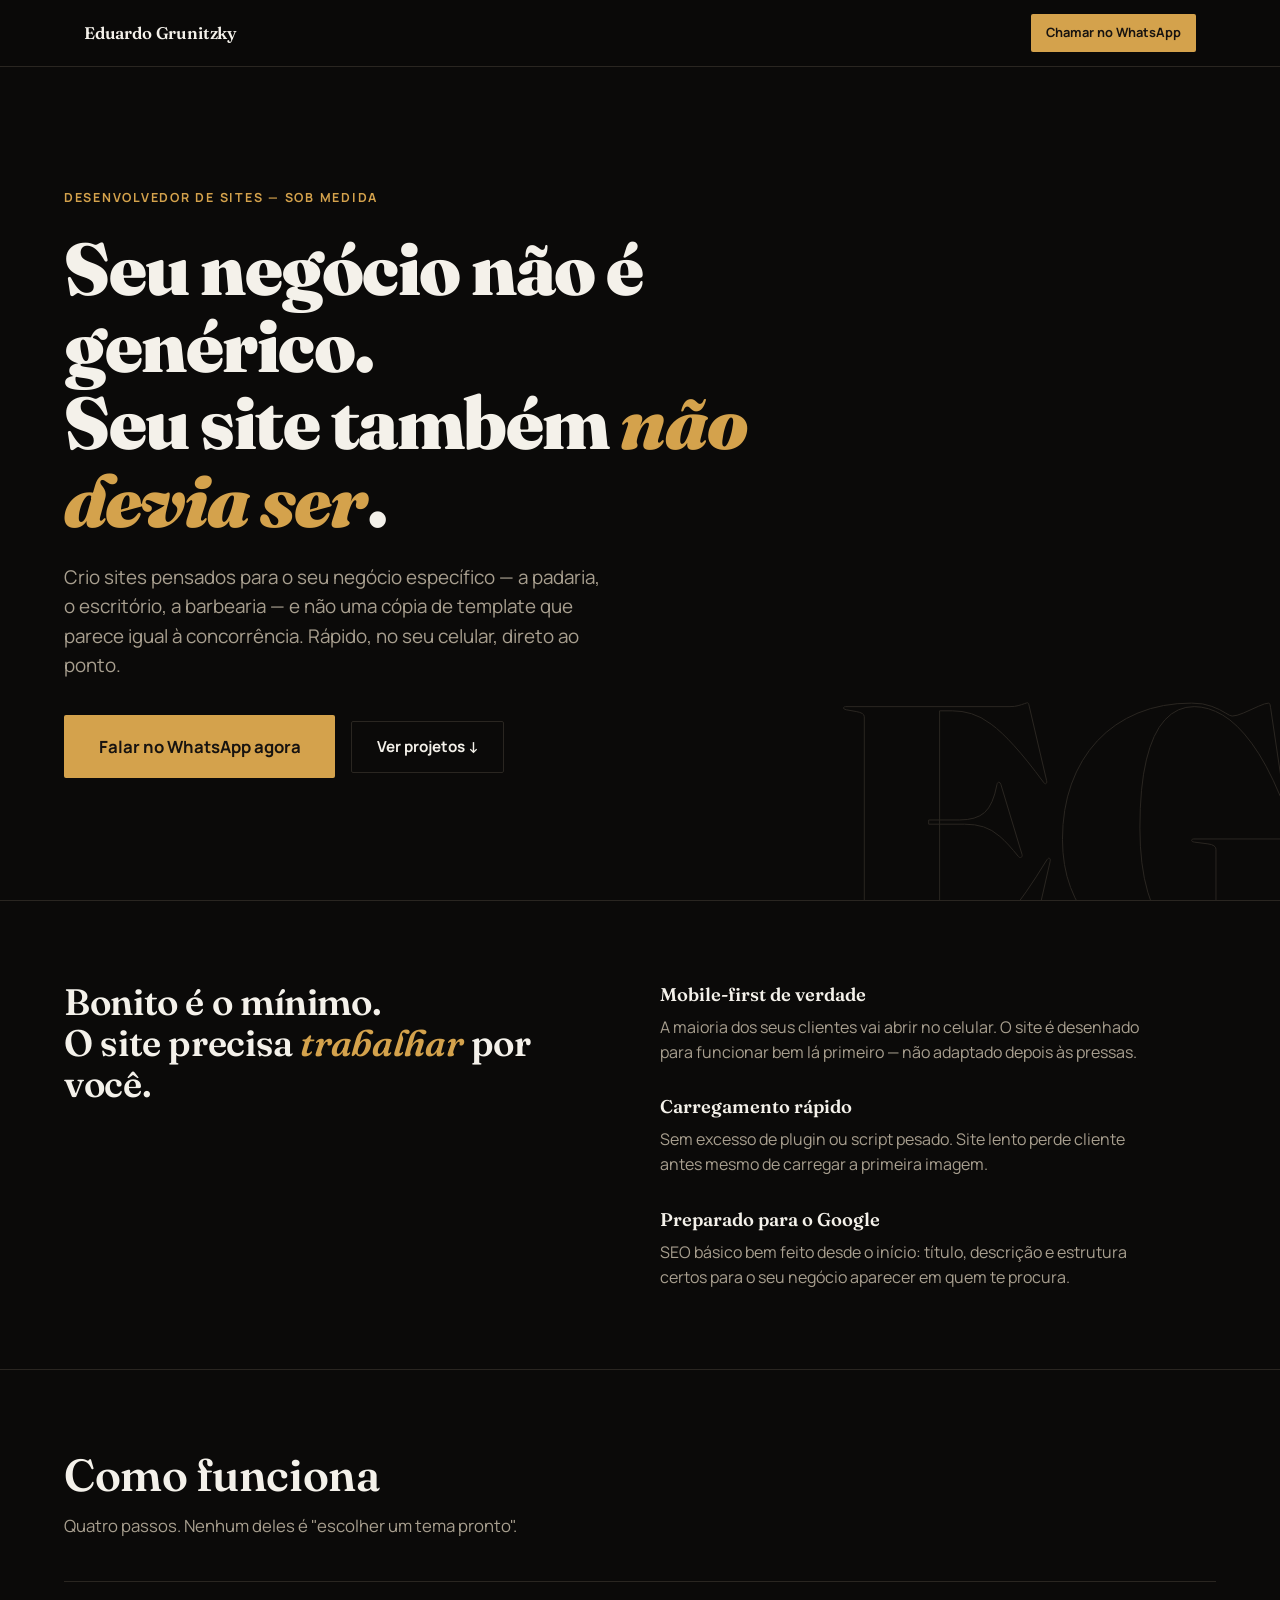
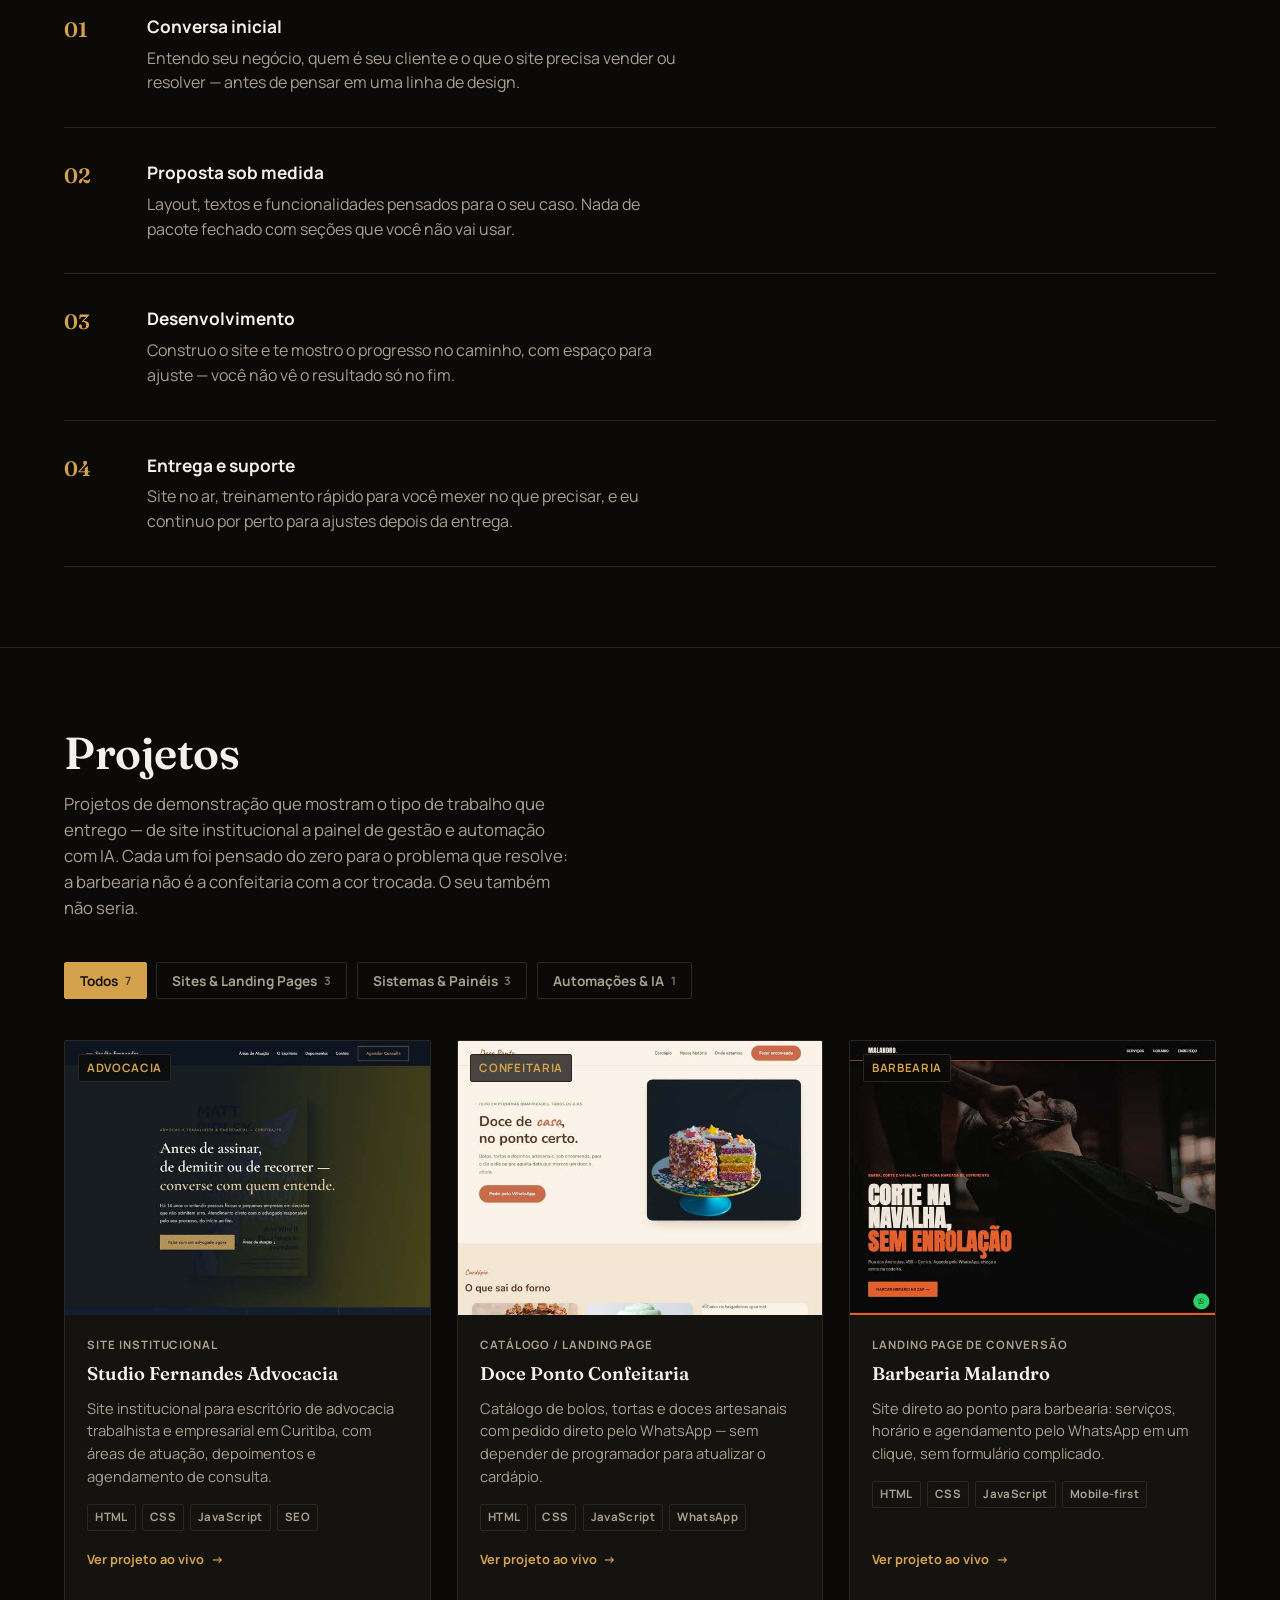
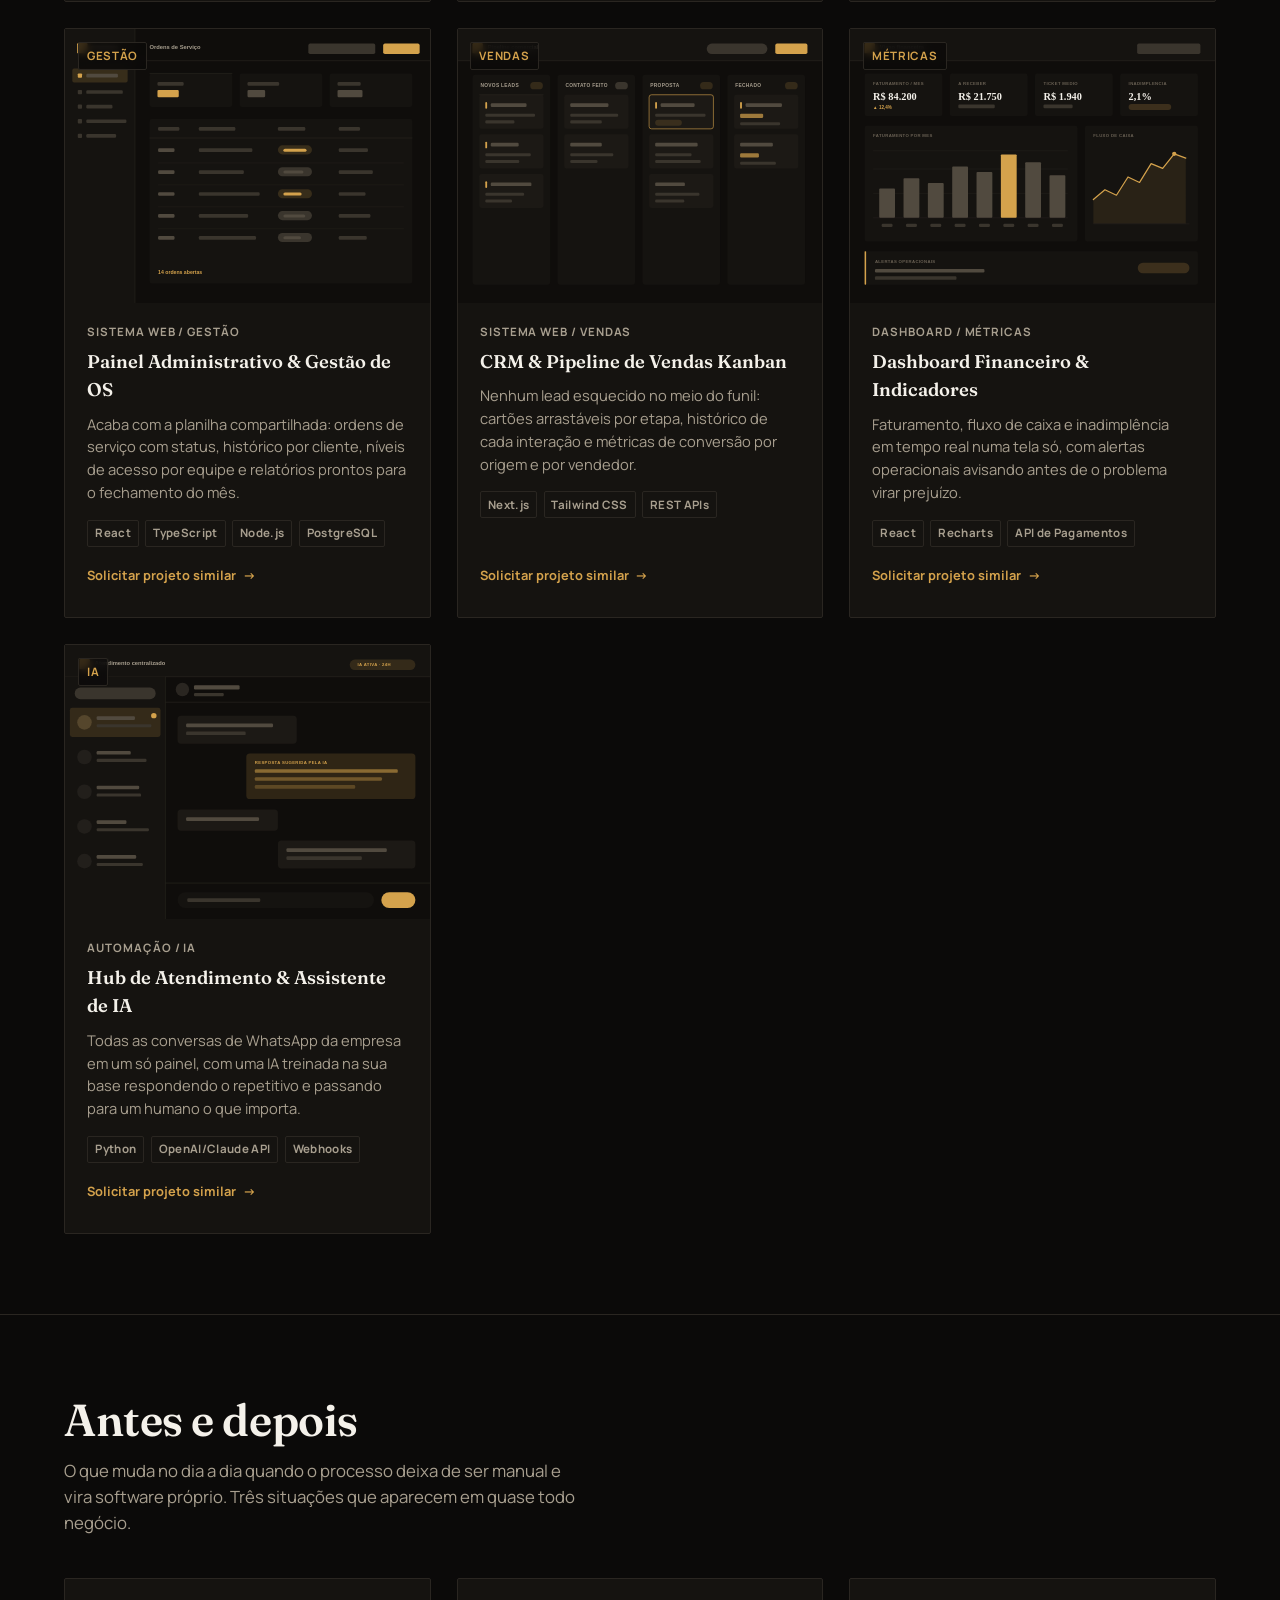
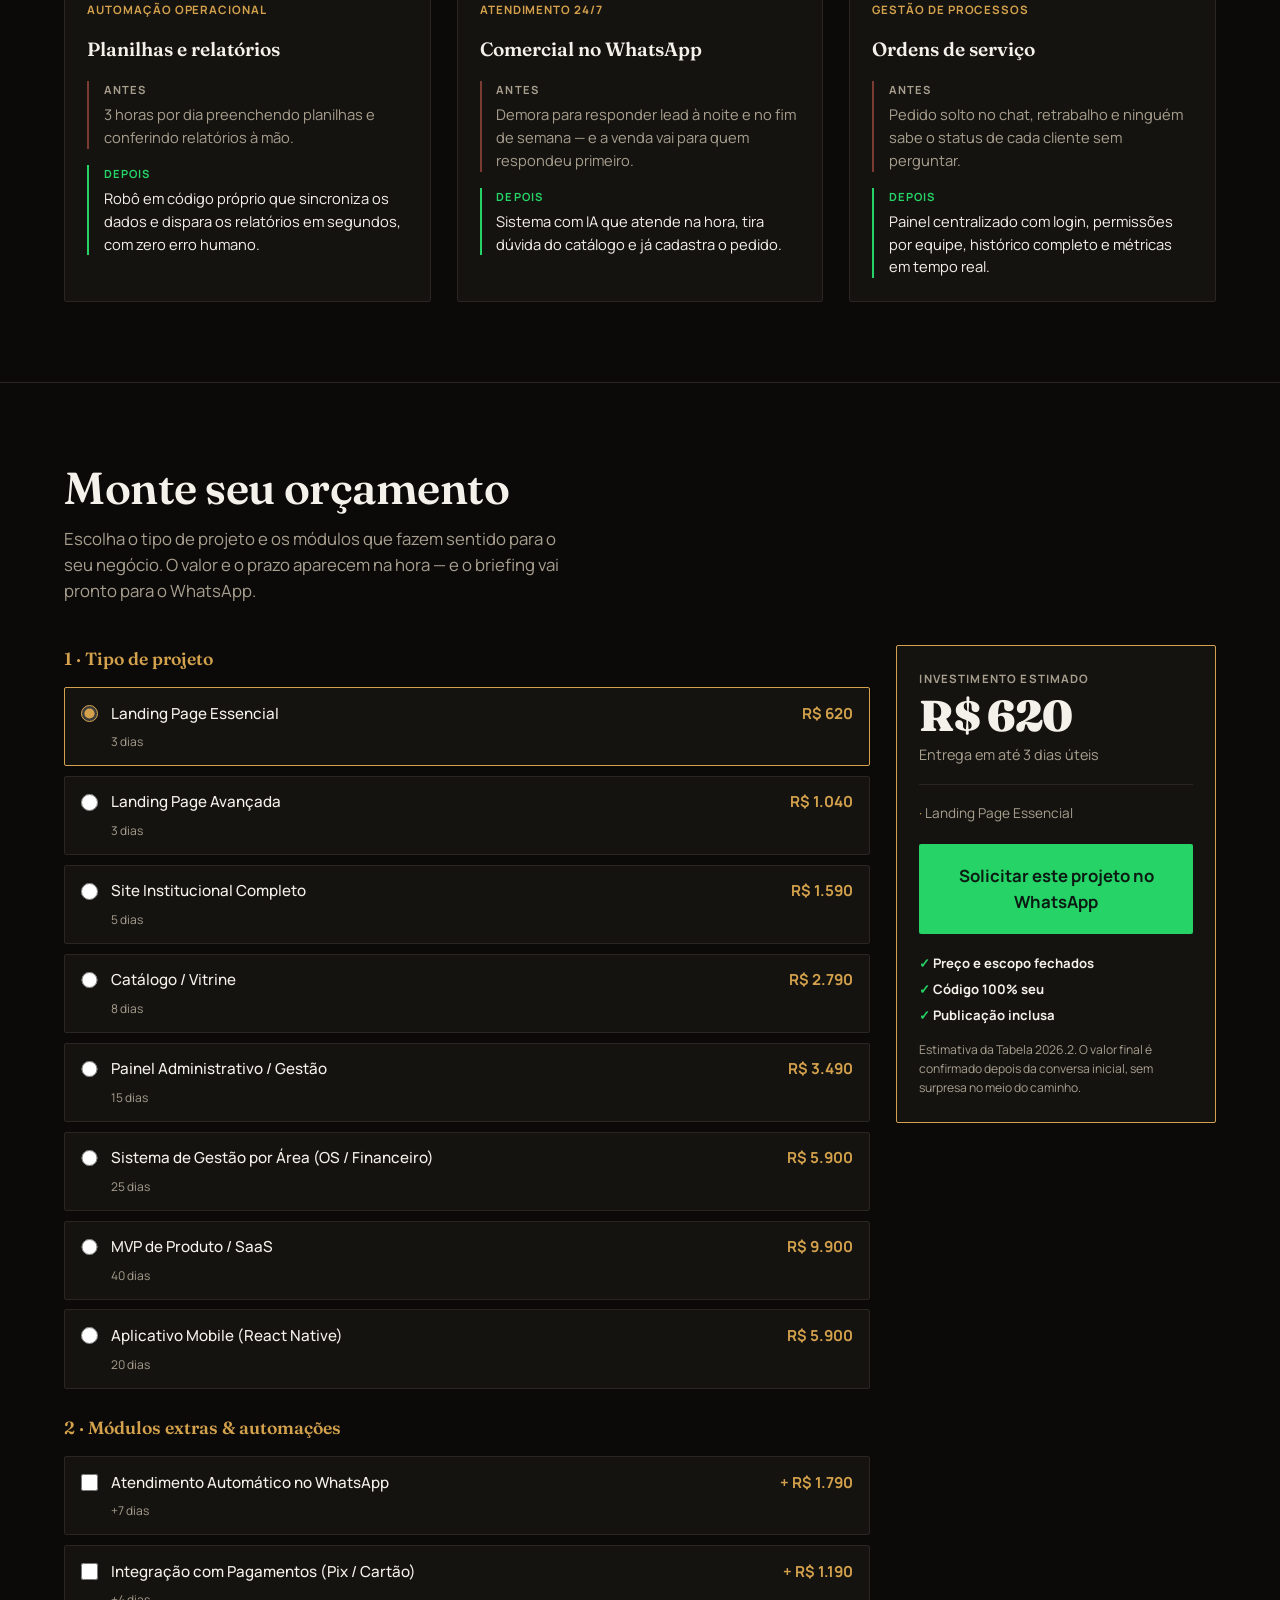
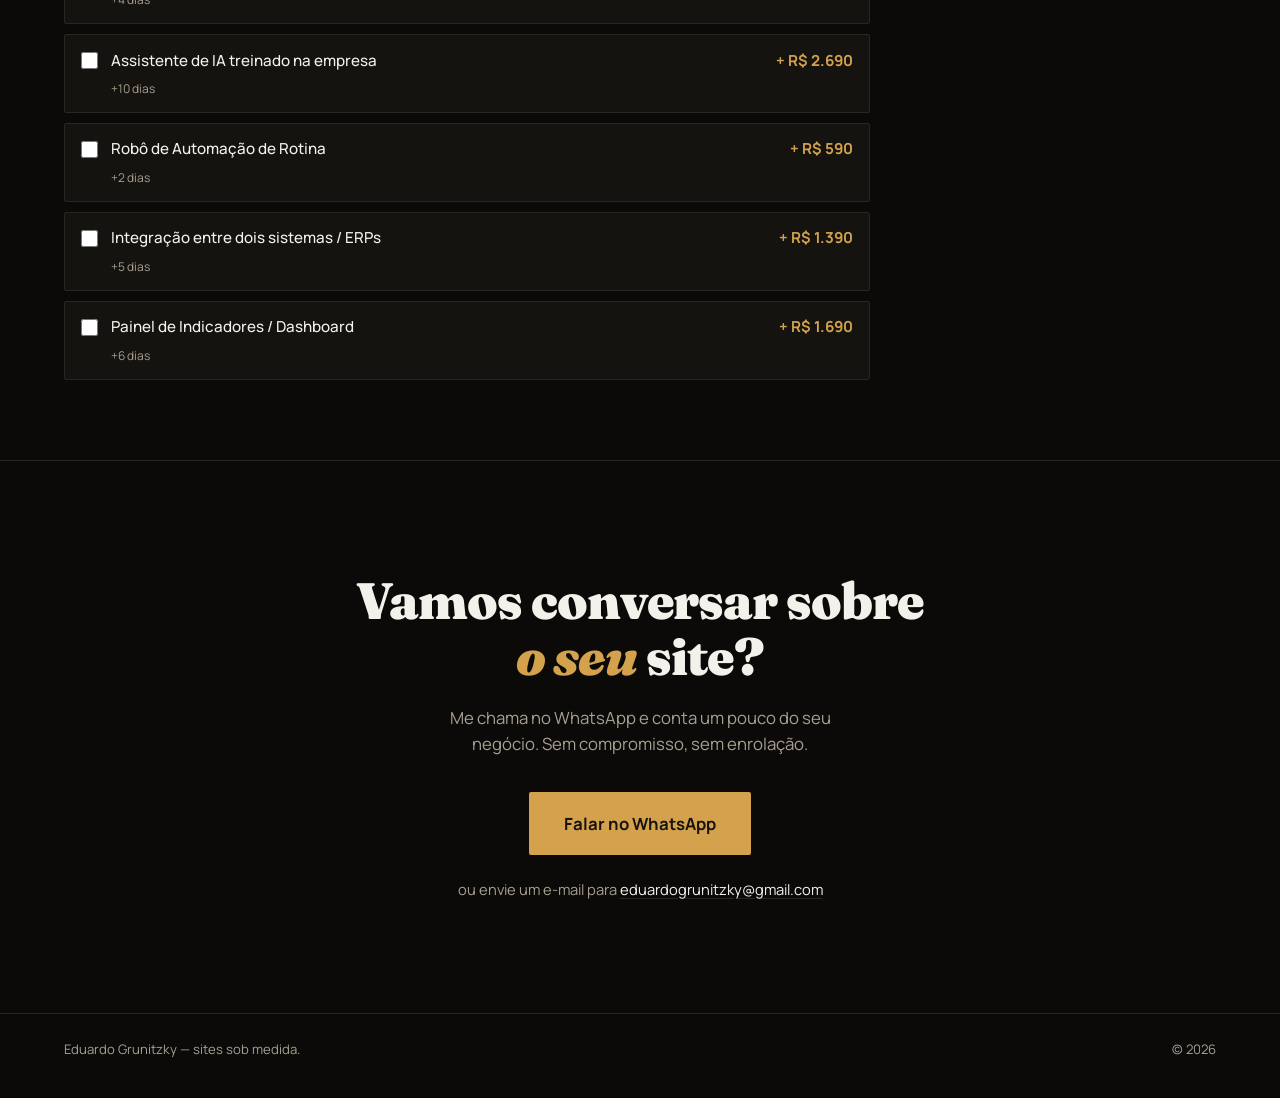
==== commit b890f267: "feat(portfolio): calculadora de orcamento e secao antes/depois Calculadora monta a estimativa a part" ====
--- a/portfolio/index.html
+++ b/portfolio/index.html
@@ -133,6 +133,112 @@
       </div>
     </section>
 
+    <!-- ============ ANTES vs. DEPOIS ============ -->
+    <section class="casos" id="casos">
+      <h2 class="secao__titulo">Antes e depois</h2>
+      <p class="secao__intro">
+        O que muda no dia a dia quando o processo deixa de ser manual e vira
+        software próprio. Três situações que aparecem em quase todo negócio.
+      </p>
+
+      <div class="casos__grid">
+        <article class="caso" data-reveal>
+          <p class="caso__tipo">Automação operacional</p>
+          <h3 class="caso__nome">Planilhas e relatórios</h3>
+          <div class="caso__lado caso__lado--antes">
+            <span class="caso__rotulo">Antes</span>
+            <p>3 horas por dia preenchendo planilhas e conferindo relatórios à mão.</p>
+          </div>
+          <div class="caso__lado caso__lado--depois">
+            <span class="caso__rotulo">Depois</span>
+            <p>Robô em código próprio que sincroniza os dados e dispara os
+               relatórios em segundos, com zero erro humano.</p>
+          </div>
+        </article>
+
+        <article class="caso" data-reveal>
+          <p class="caso__tipo">Atendimento 24/7</p>
+          <h3 class="caso__nome">Comercial no WhatsApp</h3>
+          <div class="caso__lado caso__lado--antes">
+            <span class="caso__rotulo">Antes</span>
+            <p>Demora para responder lead à noite e no fim de semana — e a venda
+               vai para quem respondeu primeiro.</p>
+          </div>
+          <div class="caso__lado caso__lado--depois">
+            <span class="caso__rotulo">Depois</span>
+            <p>Sistema com IA que atende na hora, tira dúvida do catálogo e já
+               cadastra o pedido.</p>
+          </div>
+        </article>
+
+        <article class="caso" data-reveal>
+          <p class="caso__tipo">Gestão de processos</p>
+          <h3 class="caso__nome">Ordens de serviço</h3>
+          <div class="caso__lado caso__lado--antes">
+            <span class="caso__rotulo">Antes</span>
+            <p>Pedido solto no chat, retrabalho e ninguém sabe o status de cada
+               cliente sem perguntar.</p>
+          </div>
+          <div class="caso__lado caso__lado--depois">
+            <span class="caso__rotulo">Depois</span>
+            <p>Painel centralizado com login, permissões por equipe, histórico
+               completo e métricas em tempo real.</p>
+          </div>
+        </article>
+      </div>
+    </section>
+
+    <!-- ============ CALCULADORA ============ -->
+    <section class="calc" id="orcamento">
+      <h2 class="secao__titulo">Monte seu orçamento</h2>
+      <p class="secao__intro">
+        Escolha o tipo de projeto e os módulos que fazem sentido para o seu
+        negócio. O valor e o prazo aparecem na hora — e o briefing vai pronto
+        para o WhatsApp.
+      </p>
+
+      <div class="calc__layout">
+        <form class="calc__form" id="calculadora">
+          <fieldset class="calc__bloco">
+            <legend class="calc__legenda">1 · Tipo de projeto</legend>
+            <div class="calc__opcoes" id="calc-bases">
+              <!-- Inserido via JS a partir de BASES_PROJETO (data/precos.js) -->
+            </div>
+          </fieldset>
+
+          <fieldset class="calc__bloco">
+            <legend class="calc__legenda">2 · Módulos extras &amp; automações</legend>
+            <div class="calc__opcoes" id="calc-extras">
+              <!-- Inserido via JS a partir de MODULOS_EXTRAS (data/precos.js) -->
+            </div>
+          </fieldset>
+        </form>
+
+        <aside class="calc__resumo">
+          <p class="calc__resumo-rotulo">Investimento estimado</p>
+          <p class="calc__total" id="calc-total" aria-live="polite">R$ 620</p>
+          <p class="calc__prazo" id="calc-prazo">Entrega em até 3 dias úteis</p>
+
+          <ul class="calc__itens" id="calc-itens"></ul>
+
+          <a href="#" class="btn btn--zap btn--grande calc__cta" id="calc-cta"
+             target="_blank" rel="noopener">
+            Solicitar este projeto no WhatsApp
+          </a>
+
+          <ul class="calc__garantias">
+            <li>Preço e escopo fechados</li>
+            <li>Código 100% seu</li>
+            <li>Publicação inclusa</li>
+          </ul>
+          <p class="calc__nota">
+            Estimativa da Tabela 2026.2. O valor final é confirmado depois da
+            conversa inicial, sem surpresa no meio do caminho.
+          </p>
+        </aside>
+      </div>
+    </section>
+
     <!-- ============ CONTATO ============ -->
     <section class="contato" id="contato">
       <h2 class="contato__titulo">
@@ -159,6 +265,7 @@
   </footer>
 
   <script src="data/projetos.js"></script>
+  <script src="data/precos.js"></script>
   <script src="js/script.js"></script>
 </body>
 </html>
--- a/portfolio/css/styles.css
+++ b/portfolio/css/styles.css
@@ -12,6 +12,8 @@
   --accent: #d4a24c;
   --accent-forte: #e8b768;
   --borda: #2a2621;
+  --verde: #25d366;
+  --verde-forte: #3ee07c;
 
   --serif: "Fraunces", Georgia, serif;
   --sans: "Manrope", -apple-system, BlinkMacSystemFont, "Segoe UI", sans-serif;
@@ -535,6 +537,285 @@
   color: var(--accent-forte);
 }
 
+/* ---------------------------------- antes vs. depois ---------------------------------- */
+
+.casos {
+  width: 100%;
+  padding: clamp(3rem, 7vw, 5rem) var(--respiro-lateral);
+  border-top: 1px solid var(--borda);
+}
+
+.casos__grid {
+  display: grid;
+  gap: 1.6rem;
+  grid-template-columns: 1fr;
+}
+
+@media (min-width: 860px) {
+  .casos__grid {
+    grid-template-columns: repeat(3, 1fr);
+  }
+}
+
+.caso {
+  border: 1px solid var(--borda);
+  border-radius: var(--raio);
+  background: var(--bg-elevado);
+  padding: 1.4rem;
+  display: flex;
+  flex-direction: column;
+  gap: 1rem;
+  transition: border-color 0.2s ease, transform 0.2s ease;
+}
+
+.caso:hover {
+  border-color: var(--accent);
+  transform: translateY(-3px);
+}
+
+.caso__tipo {
+  font-size: 0.72rem;
+  font-weight: 700;
+  letter-spacing: 0.08em;
+  text-transform: uppercase;
+  color: var(--accent);
+  margin: 0;
+}
+
+.caso__nome {
+  font-family: var(--serif);
+  font-weight: 600;
+  font-size: 1.2rem;
+  margin: 0;
+}
+
+/* A faixa lateral e a unica cor: vermelho apagado no antes, verde no depois. */
+.caso__lado {
+  border-left: 2px solid var(--borda);
+  padding-left: 0.9rem;
+}
+
+.caso__lado--antes {
+  border-left-color: #7a3b32;
+}
+
+.caso__lado--depois {
+  border-left-color: var(--verde);
+}
+
+.caso__rotulo {
+  display: block;
+  font-size: 0.7rem;
+  font-weight: 700;
+  letter-spacing: 0.1em;
+  text-transform: uppercase;
+  color: var(--fg-muted);
+  margin-bottom: 0.3rem;
+}
+
+.caso__lado--depois .caso__rotulo {
+  color: var(--verde);
+}
+
+.caso__lado p {
+  margin: 0;
+  font-size: 0.92rem;
+  color: var(--fg-muted);
+}
+
+.caso__lado--depois p {
+  color: var(--fg);
+}
+
+/* ---------------------------------- calculadora ---------------------------------- */
+
+.calc {
+  width: 100%;
+  padding: clamp(3rem, 7vw, 5rem) var(--respiro-lateral);
+  border-top: 1px solid var(--borda);
+}
+
+.calc__layout {
+  display: grid;
+  gap: 1.6rem;
+  align-items: start;
+}
+
+@media (min-width: 960px) {
+  .calc__layout {
+    grid-template-columns: 1fr 20rem;
+  }
+  /* Resumo acompanha a rolagem so no desktop: no celular ele fica no fim,
+     depois das opcoes, que e a ordem natural de leitura. */
+  .calc__resumo {
+    position: sticky;
+    top: calc(var(--h-header) + 1rem);
+  }
+}
+
+.calc__form {
+  display: grid;
+  gap: 1.6rem;
+  margin: 0;
+}
+
+.calc__bloco {
+  border: 0;
+  padding: 0;
+  margin: 0;
+}
+
+.calc__legenda {
+  font-family: var(--serif);
+  font-weight: 600;
+  font-size: 1.1rem;
+  padding: 0;
+  margin-bottom: 0.9rem;
+  color: var(--accent);
+}
+
+.calc__opcoes {
+  display: grid;
+  gap: 0.6rem;
+}
+
+.opcao {
+  display: grid;
+  grid-template-columns: auto 1fr auto;
+  align-items: center;
+  gap: 0.5rem 0.8rem;
+  padding: 0.85rem 1rem;
+  border: 1px solid var(--borda);
+  border-radius: var(--raio);
+  background: var(--bg-elevado);
+  cursor: pointer;
+  transition: border-color 0.18s ease;
+}
+
+.opcao:hover {
+  border-color: var(--accent);
+}
+
+/* :has() marca o card inteiro quando o input dentro dele esta marcado — evita
+   ter que espelhar o estado em classe no JS a cada clique. */
+.opcao:has(input:checked) {
+  border-color: var(--accent);
+}
+
+.opcao:has(input:focus-visible) {
+  outline: 2px solid var(--accent);
+  outline-offset: 2px;
+}
+
+.opcao input {
+  accent-color: var(--accent);
+  width: 1.05rem;
+  height: 1.05rem;
+  margin: 0;
+}
+
+.opcao__nome {
+  font-size: 0.95rem;
+  font-weight: 500;
+}
+
+.opcao__preco {
+  font-weight: 700;
+  font-size: 0.95rem;
+  color: var(--accent);
+  white-space: nowrap;
+}
+
+.opcao__prazo {
+  grid-column: 2 / -1;
+  font-size: 0.75rem;
+  color: var(--fg-muted);
+}
+
+.calc__resumo {
+  border: 1px solid var(--accent);
+  border-radius: var(--raio);
+  background: var(--bg-elevado);
+  padding: 1.5rem 1.4rem;
+}
+
+.calc__resumo-rotulo {
+  font-size: 0.72rem;
+  font-weight: 700;
+  letter-spacing: 0.1em;
+  text-transform: uppercase;
+  color: var(--fg-muted);
+  margin: 0 0 0.4rem;
+}
+
+.calc__total {
+  font-family: var(--serif);
+  font-weight: 900;
+  font-size: clamp(2.1rem, 5vw, 2.7rem);
+  line-height: 1;
+  letter-spacing: -0.02em;
+  margin: 0 0 0.4rem;
+}
+
+.calc__prazo {
+  color: var(--fg-muted);
+  font-size: 0.9rem;
+  margin: 0 0 1.1rem;
+}
+
+.calc__itens {
+  list-style: none;
+  margin: 0 0 1.3rem;
+  padding: 1.1rem 0 0;
+  border-top: 1px solid var(--borda);
+  display: grid;
+  gap: 0.4rem;
+  font-size: 0.85rem;
+  color: var(--fg-muted);
+}
+
+.calc__itens li::before {
+  content: "· ";
+  color: var(--accent);
+}
+
+.calc__cta {
+  width: 100%;
+  white-space: normal;
+  text-align: center;
+}
+
+.btn--zap {
+  background: var(--verde);
+  color: #0b1a12;
+}
+
+.btn--zap:hover {
+  background: var(--verde-forte);
+  transform: translateY(-2px);
+}
+
+.calc__garantias {
+  list-style: none;
+  margin: 1.2rem 0 0;
+  padding: 0;
+  display: grid;
+  gap: 0.35rem;
+  font-size: 0.82rem;
+  font-weight: 700;
+}
+
+.calc__garantias li::before {
+  content: "✓ ";
+  color: var(--verde);
+}
+
+.calc__nota {
+  margin: 1rem 0 0;
+  font-size: 0.76rem;
+  color: var(--fg-muted);
+}
+
 /* ---------------------------------- contato ---------------------------------- */
 
 .contato {
